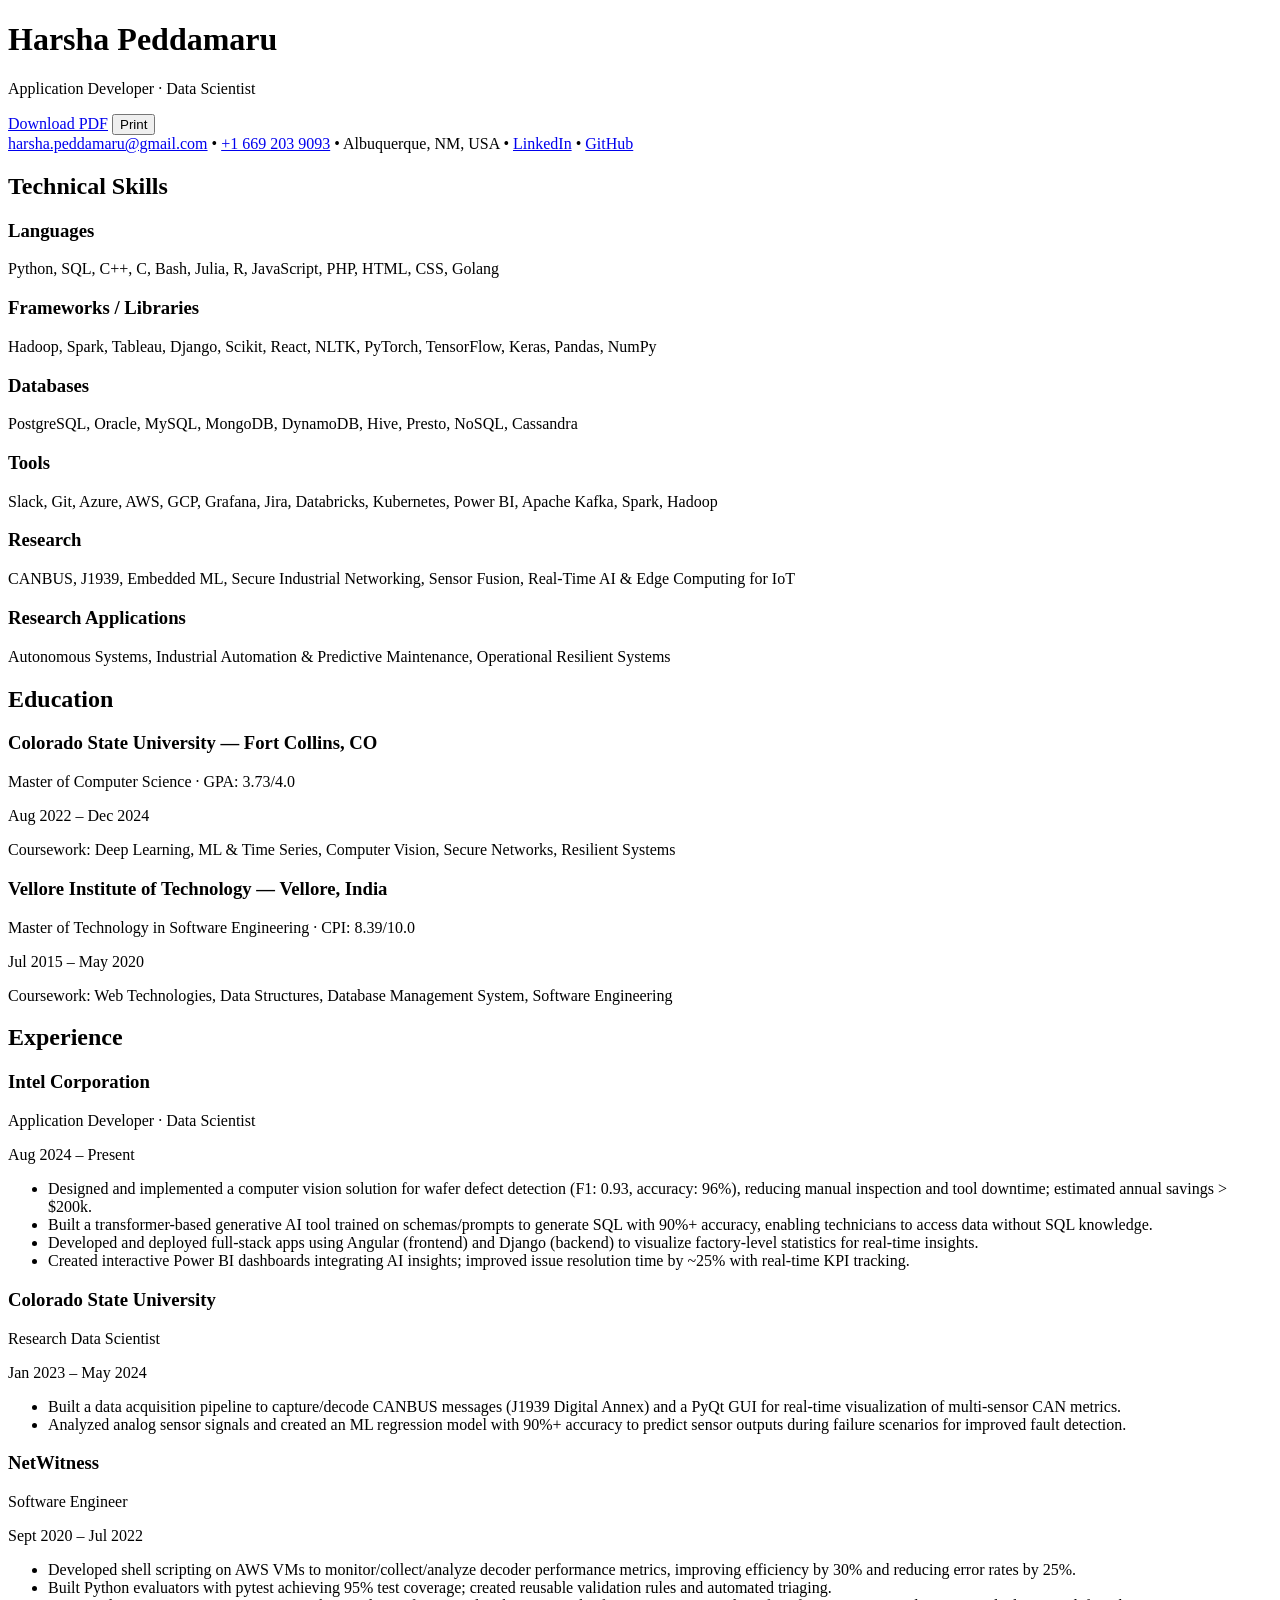
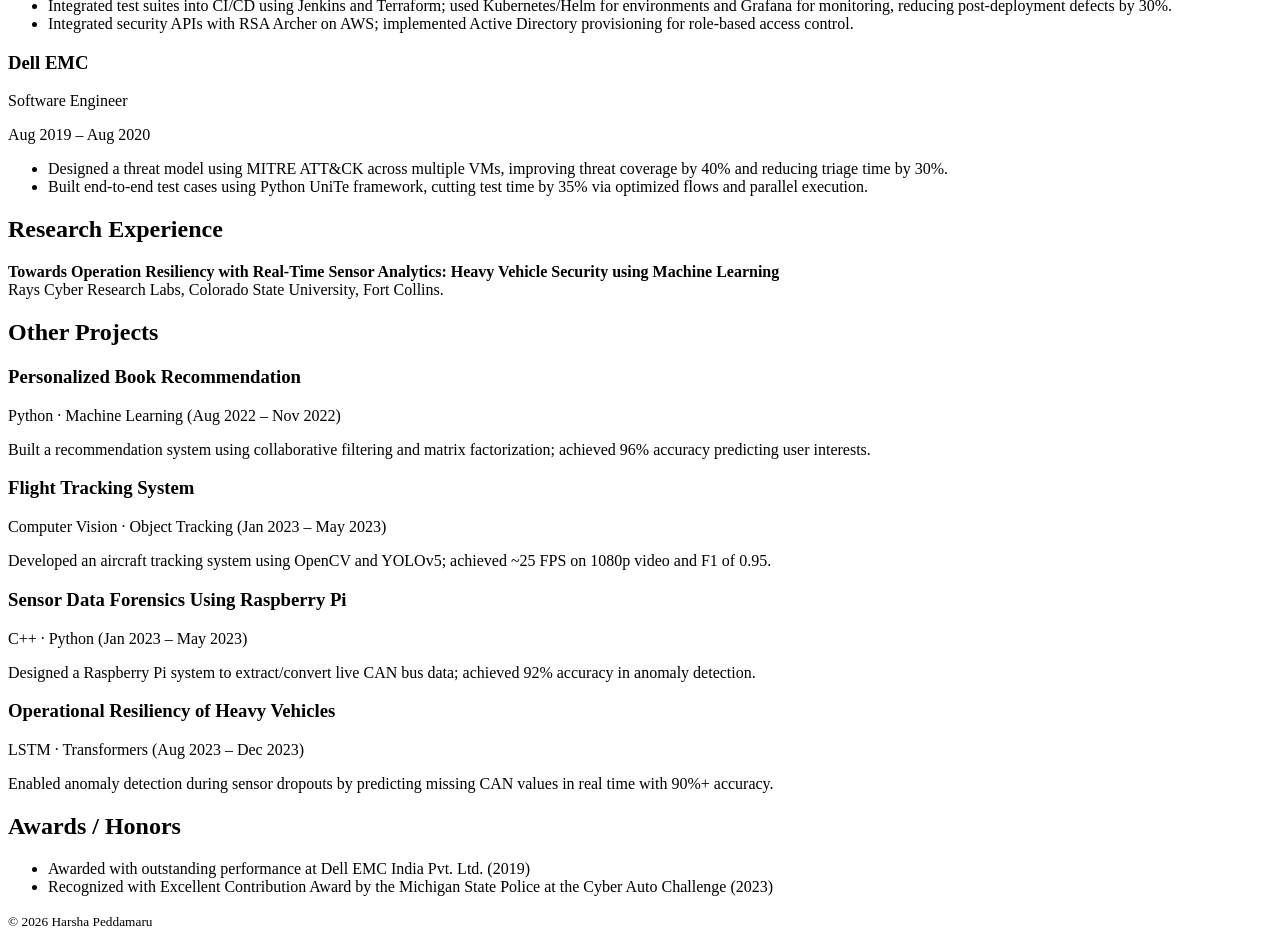
==== index.html @ 0b7c8f42 "Rename resume.html to index.html" ====
<!doctype html>
<html lang="en">
<head>
  <meta charset="utf-8" />
  <meta name="viewport" content="width=device-width,initial-scale=1" />
  <title>Harsha Peddamaru — Resume</title>
  <meta name="description" content="Harsha Peddamaru — Application Developer | Data Scientist" />
  <link rel="stylesheet" href="styles.css" />
</head>

<body>
  <header class="header">
    <div class="container">
      <div class="top">
        <div>
          <h1>Harsha Peddamaru</h1>
          <p class="subtitle">Application Developer · Data Scientist</p>
        </div>

        <div class="cta">
          <!-- Put your PDF in the repo root with this exact name -->
          <a class="button" href="./Resume0425_DS.pdf" target="_blank" rel="noreferrer">Download PDF</a>
          <button class="button ghost" onclick="window.print()">Print</button>
        </div>
      </div>

      <div class="contact">
        <a href="mailto:harsha.peddamaru@gmail.com">harsha.peddamaru@gmail.com</a>
        <span class="dot">•</span>
        <a href="tel:+16692039093">+1 669 203 9093</a>
        <span class="dot">•</span>
        <span>Albuquerque, NM, USA</span>
        <span class="dot">•</span>
        <!-- Replace # with your real links -->
        <a href="#" target="_blank" rel="noreferrer">LinkedIn</a>
        <span class="dot">•</span>
        <a href="#" target="_blank" rel="noreferrer">GitHub</a>
      </div>
    </div>
  </header>

  <main class="container">
    <section class="grid">
      <aside class="card">
        <h2>Technical Skills</h2>

        <h3>Languages</h3>
        <p>Python, SQL, C++, C, Bash, Julia, R, JavaScript, PHP, HTML, CSS, Golang</p>

        <h3>Frameworks / Libraries</h3>
        <p>Hadoop, Spark, Tableau, Django, Scikit, React, NLTK, PyTorch, TensorFlow, Keras, Pandas, NumPy</p>

        <h3>Databases</h3>
        <p>PostgreSQL, Oracle, MySQL, MongoDB, DynamoDB, Hive, Presto, NoSQL, Cassandra</p>

        <h3>Tools</h3>
        <p>Slack, Git, Azure, AWS, GCP, Grafana, Jira, Databricks, Kubernetes, Power BI, Apache Kafka, Spark, Hadoop</p>

        <h3>Research</h3>
        <p>CANBUS, J1939, Embedded ML, Secure Industrial Networking, Sensor Fusion, Real-Time AI & Edge Computing for IoT</p>

        <h3>Research Applications</h3>
        <p>Autonomous Systems, Industrial Automation & Predictive Maintenance, Operational Resilient Systems</p>
      </aside>

      <section class="stack">
        <section class="card" id="education">
          <h2>Education</h2>

          <div class="item">
            <div class="item-head">
              <div>
                <h3>Colorado State University — Fort Collins, CO</h3>
                <p class="role">Master of Computer Science · GPA: 3.73/4.0</p>
              </div>
              <p class="date">Aug 2022 – Dec 2024</p>
            </div>
            <p class="muted">
              Coursework: Deep Learning, ML & Time Series, Computer Vision, Secure Networks, Resilient Systems
            </p>
          </div>

          <div class="item">
            <div class="item-head">
              <div>
                <h3>Vellore Institute of Technology — Vellore, India</h3>
                <p class="role">Master of Technology in Software Engineering · CPI: 8.39/10.0</p>
              </div>
              <p class="date">Jul 2015 – May 2020</p>
            </div>
            <p class="muted">
              Coursework: Web Technologies, Data Structures, Database Management System, Software Engineering
            </p>
          </div>
        </section>

        <section class="card" id="experience">
          <h2>Experience</h2>

          <div class="item">
            <div class="item-head">
              <div>
                <h3>Intel Corporation</h3>
                <p class="role">Application Developer · Data Scientist</p>
              </div>
              <p class="date">Aug 2024 – Present</p>
            </div>
            <ul>
              <li>Designed and implemented a computer vision solution for wafer defect detection (F1: 0.93, accuracy: 96%), reducing manual inspection and tool downtime; estimated annual savings &gt; $200k.</li>
              <li>Built a transformer-based generative AI tool trained on schemas/prompts to generate SQL with 90%+ accuracy, enabling technicians to access data without SQL knowledge.</li>
              <li>Developed and deployed full-stack apps using Angular (frontend) and Django (backend) to visualize factory-level statistics for real-time insights.</li>
              <li>Created interactive Power BI dashboards integrating AI insights; improved issue resolution time by ~25% with real-time KPI tracking.</li>
            </ul>
          </div>

          <div class="item">
            <div class="item-head">
              <div>
                <h3>Colorado State University</h3>
                <p class="role">Research Data Scientist</p>
              </div>
              <p class="date">Jan 2023 – May 2024</p>
            </div>
            <ul>
              <li>Built a data acquisition pipeline to capture/decode CANBUS messages (J1939 Digital Annex) and a PyQt GUI for real-time visualization of multi-sensor CAN metrics.</li>
              <li>Analyzed analog sensor signals and created an ML regression model with 90%+ accuracy to predict sensor outputs during failure scenarios for improved fault detection.</li>
            </ul>
          </div>

          <div class="item">
            <div class="item-head">
              <div>
                <h3>NetWitness</h3>
                <p class="role">Software Engineer</p>
              </div>
              <p class="date">Sept 2020 – Jul 2022</p>
            </div>
            <ul>
              <li>Developed shell scripting on AWS VMs to monitor/collect/analyze decoder performance metrics, improving efficiency by 30% and reducing error rates by 25%.</li>
              <li>Built Python evaluators with pytest achieving 95% test coverage; created reusable validation rules and automated triaging.</li>
              <li>Integrated test suites into CI/CD using Jenkins and Terraform; used Kubernetes/Helm for environments and Grafana for monitoring, reducing post-deployment defects by 30%.</li>
              <li>Integrated security APIs with RSA Archer on AWS; implemented Active Directory provisioning for role-based access control.</li>
            </ul>
          </div>

          <div class="item">
            <div class="item-head">
              <div>
                <h3>Dell EMC</h3>
                <p class="role">Software Engineer</p>
              </div>
              <p class="date">Aug 2019 – Aug 2020</p>
            </div>
            <ul>
              <li>Designed a threat model using MITRE ATT&amp;CK across multiple VMs, improving threat coverage by 40% and reducing triage time by 30%.</li>
              <li>Built end-to-end test cases using Python UniTe framework, cutting test time by 35% via optimized flows and parallel execution.</li>
            </ul>
          </div>
        </section>

        <section class="card" id="research">
          <h2>Research Experience</h2>
          <p>
            <strong>Towards Operation Resiliency with Real-Time Sensor Analytics: Heavy Vehicle Security using Machine Learning</strong><br/>
            Rays Cyber Research Labs, Colorado State University, Fort Collins.
          </p>
        </section>

        <section class="card" id="projects">
          <h2>Other Projects</h2>
          <div class="projects">
            <div class="project">
              <h3>Personalized Book Recommendation</h3>
              <p class="meta">Python · Machine Learning (Aug 2022 – Nov 2022)</p>
              <p>Built a recommendation system using collaborative filtering and matrix factorization; achieved 96% accuracy predicting user interests.</p>
            </div>

            <div class="project">
              <h3>Flight Tracking System</h3>
              <p class="meta">Computer Vision · Object Tracking (Jan 2023 – May 2023)</p>
              <p>Developed an aircraft tracking system using OpenCV and YOLOv5; achieved ~25 FPS on 1080p video and F1 of 0.95.</p>
            </div>

            <div class="project">
              <h3>Sensor Data Forensics Using Raspberry Pi</h3>
              <p class="meta">C++ · Python (Jan 2023 – May 2023)</p>
              <p>Designed a Raspberry Pi system to extract/convert live CAN bus data; achieved 92% accuracy in anomaly detection.</p>
            </div>

            <div class="project">
              <h3>Operational Resiliency of Heavy Vehicles</h3>
              <p class="meta">LSTM · Transformers (Aug 2023 – Dec 2023)</p>
              <p>Enabled anomaly detection during sensor dropouts by predicting missing CAN values in real time with 90%+ accuracy.</p>
            </div>
          </div>
        </section>

        <section class="card" id="awards">
          <h2>Awards / Honors</h2>
          <ul>
            <li>Awarded with outstanding performance at Dell EMC India Pvt. Ltd. (2019)</li>
            <li>Recognized with Excellent Contribution Award by the Michigan State Police at the Cyber Auto Challenge (2023)</li>
          </ul>
        </section>

        <footer class="footer">
          <small>© <span id="year"></span> Harsha Peddamaru</small>
        </footer>
      </section>
    </section>
  </main>

  <script>
    document.getElementById("year").textContent = new Date().getFullYear();
  </script>
</body>
</html>
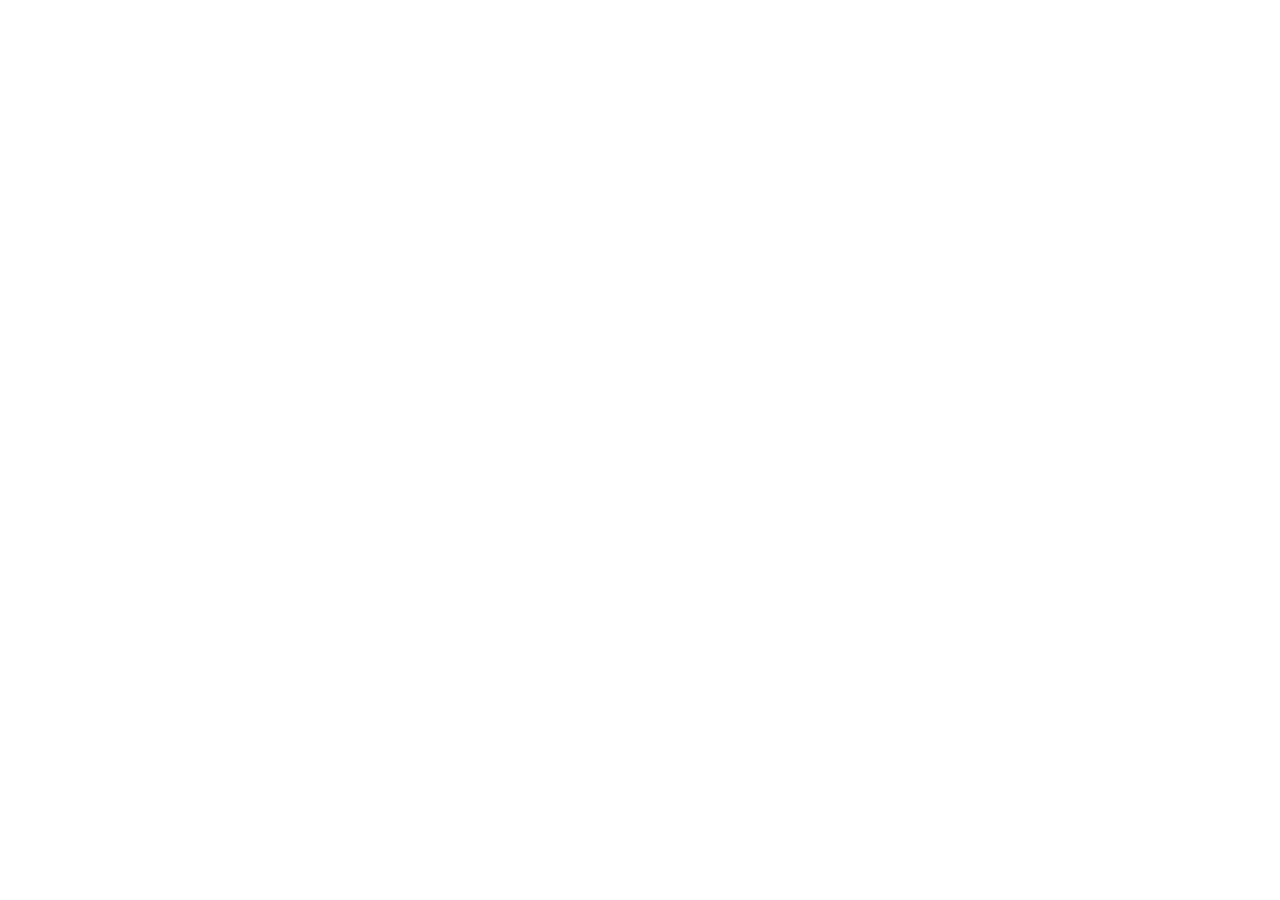
==== commit 6f9adc9b: "Add files via upload" ====
--- a/index.html
+++ b/index.html
@@ -1,217 +1,13 @@
 <!doctype html>
 <html lang="en">
-<head>
-  <meta charset="utf-8" />
-  <meta name="viewport" content="width=device-width,initial-scale=1" />
-  <title>Harsha Peddamaru — Resume</title>
-  <meta name="description" content="Harsha Peddamaru — Application Developer | Data Scientist" />
-  <link rel="stylesheet" href="styles.css" />
-</head>
-
-<body>
-  <header class="header">
-    <div class="container">
-      <div class="top">
-        <div>
-          <h1>Harsha Peddamaru</h1>
-          <p class="subtitle">Application Developer · Data Scientist</p>
-        </div>
-
-        <div class="cta">
-          <!-- Put your PDF in the repo root with this exact name -->
-          <a class="button" href="./Resume0425_DS.pdf" target="_blank" rel="noreferrer">Download PDF</a>
-          <button class="button ghost" onclick="window.print()">Print</button>
-        </div>
-      </div>
-
-      <div class="contact">
-        <a href="mailto:harsha.peddamaru@gmail.com">harsha.peddamaru@gmail.com</a>
-        <span class="dot">•</span>
-        <a href="tel:+16692039093">+1 669 203 9093</a>
-        <span class="dot">•</span>
-        <span>Albuquerque, NM, USA</span>
-        <span class="dot">•</span>
-        <!-- Replace # with your real links -->
-        <a href="#" target="_blank" rel="noreferrer">LinkedIn</a>
-        <span class="dot">•</span>
-        <a href="#" target="_blank" rel="noreferrer">GitHub</a>
-      </div>
-    </div>
-  </header>
-
-  <main class="container">
-    <section class="grid">
-      <aside class="card">
-        <h2>Technical Skills</h2>
-
-        <h3>Languages</h3>
-        <p>Python, SQL, C++, C, Bash, Julia, R, JavaScript, PHP, HTML, CSS, Golang</p>
-
-        <h3>Frameworks / Libraries</h3>
-        <p>Hadoop, Spark, Tableau, Django, Scikit, React, NLTK, PyTorch, TensorFlow, Keras, Pandas, NumPy</p>
-
-        <h3>Databases</h3>
-        <p>PostgreSQL, Oracle, MySQL, MongoDB, DynamoDB, Hive, Presto, NoSQL, Cassandra</p>
-
-        <h3>Tools</h3>
-        <p>Slack, Git, Azure, AWS, GCP, Grafana, Jira, Databricks, Kubernetes, Power BI, Apache Kafka, Spark, Hadoop</p>
-
-        <h3>Research</h3>
-        <p>CANBUS, J1939, Embedded ML, Secure Industrial Networking, Sensor Fusion, Real-Time AI & Edge Computing for IoT</p>
-
-        <h3>Research Applications</h3>
-        <p>Autonomous Systems, Industrial Automation & Predictive Maintenance, Operational Resilient Systems</p>
-      </aside>
-
-      <section class="stack">
-        <section class="card" id="education">
-          <h2>Education</h2>
-
-          <div class="item">
-            <div class="item-head">
-              <div>
-                <h3>Colorado State University — Fort Collins, CO</h3>
-                <p class="role">Master of Computer Science · GPA: 3.73/4.0</p>
-              </div>
-              <p class="date">Aug 2022 – Dec 2024</p>
-            </div>
-            <p class="muted">
-              Coursework: Deep Learning, ML & Time Series, Computer Vision, Secure Networks, Resilient Systems
-            </p>
-          </div>
-
-          <div class="item">
-            <div class="item-head">
-              <div>
-                <h3>Vellore Institute of Technology — Vellore, India</h3>
-                <p class="role">Master of Technology in Software Engineering · CPI: 8.39/10.0</p>
-              </div>
-              <p class="date">Jul 2015 – May 2020</p>
-            </div>
-            <p class="muted">
-              Coursework: Web Technologies, Data Structures, Database Management System, Software Engineering
-            </p>
-          </div>
-        </section>
-
-        <section class="card" id="experience">
-          <h2>Experience</h2>
-
-          <div class="item">
-            <div class="item-head">
-              <div>
-                <h3>Intel Corporation</h3>
-                <p class="role">Application Developer · Data Scientist</p>
-              </div>
-              <p class="date">Aug 2024 – Present</p>
-            </div>
-            <ul>
-              <li>Designed and implemented a computer vision solution for wafer defect detection (F1: 0.93, accuracy: 96%), reducing manual inspection and tool downtime; estimated annual savings &gt; $200k.</li>
-              <li>Built a transformer-based generative AI tool trained on schemas/prompts to generate SQL with 90%+ accuracy, enabling technicians to access data without SQL knowledge.</li>
-              <li>Developed and deployed full-stack apps using Angular (frontend) and Django (backend) to visualize factory-level statistics for real-time insights.</li>
-              <li>Created interactive Power BI dashboards integrating AI insights; improved issue resolution time by ~25% with real-time KPI tracking.</li>
-            </ul>
-          </div>
-
-          <div class="item">
-            <div class="item-head">
-              <div>
-                <h3>Colorado State University</h3>
-                <p class="role">Research Data Scientist</p>
-              </div>
-              <p class="date">Jan 2023 – May 2024</p>
-            </div>
-            <ul>
-              <li>Built a data acquisition pipeline to capture/decode CANBUS messages (J1939 Digital Annex) and a PyQt GUI for real-time visualization of multi-sensor CAN metrics.</li>
-              <li>Analyzed analog sensor signals and created an ML regression model with 90%+ accuracy to predict sensor outputs during failure scenarios for improved fault detection.</li>
-            </ul>
-          </div>
-
-          <div class="item">
-            <div class="item-head">
-              <div>
-                <h3>NetWitness</h3>
-                <p class="role">Software Engineer</p>
-              </div>
-              <p class="date">Sept 2020 – Jul 2022</p>
-            </div>
-            <ul>
-              <li>Developed shell scripting on AWS VMs to monitor/collect/analyze decoder performance metrics, improving efficiency by 30% and reducing error rates by 25%.</li>
-              <li>Built Python evaluators with pytest achieving 95% test coverage; created reusable validation rules and automated triaging.</li>
-              <li>Integrated test suites into CI/CD using Jenkins and Terraform; used Kubernetes/Helm for environments and Grafana for monitoring, reducing post-deployment defects by 30%.</li>
-              <li>Integrated security APIs with RSA Archer on AWS; implemented Active Directory provisioning for role-based access control.</li>
-            </ul>
-          </div>
-
-          <div class="item">
-            <div class="item-head">
-              <div>
-                <h3>Dell EMC</h3>
-                <p class="role">Software Engineer</p>
-              </div>
-              <p class="date">Aug 2019 – Aug 2020</p>
-            </div>
-            <ul>
-              <li>Designed a threat model using MITRE ATT&amp;CK across multiple VMs, improving threat coverage by 40% and reducing triage time by 30%.</li>
-              <li>Built end-to-end test cases using Python UniTe framework, cutting test time by 35% via optimized flows and parallel execution.</li>
-            </ul>
-          </div>
-        </section>
-
-        <section class="card" id="research">
-          <h2>Research Experience</h2>
-          <p>
-            <strong>Towards Operation Resiliency with Real-Time Sensor Analytics: Heavy Vehicle Security using Machine Learning</strong><br/>
-            Rays Cyber Research Labs, Colorado State University, Fort Collins.
-          </p>
-        </section>
-
-        <section class="card" id="projects">
-          <h2>Other Projects</h2>
-          <div class="projects">
-            <div class="project">
-              <h3>Personalized Book Recommendation</h3>
-              <p class="meta">Python · Machine Learning (Aug 2022 – Nov 2022)</p>
-              <p>Built a recommendation system using collaborative filtering and matrix factorization; achieved 96% accuracy predicting user interests.</p>
-            </div>
-
-            <div class="project">
-              <h3>Flight Tracking System</h3>
-              <p class="meta">Computer Vision · Object Tracking (Jan 2023 – May 2023)</p>
-              <p>Developed an aircraft tracking system using OpenCV and YOLOv5; achieved ~25 FPS on 1080p video and F1 of 0.95.</p>
-            </div>
-
-            <div class="project">
-              <h3>Sensor Data Forensics Using Raspberry Pi</h3>
-              <p class="meta">C++ · Python (Jan 2023 – May 2023)</p>
-              <p>Designed a Raspberry Pi system to extract/convert live CAN bus data; achieved 92% accuracy in anomaly detection.</p>
-            </div>
-
-            <div class="project">
-              <h3>Operational Resiliency of Heavy Vehicles</h3>
-              <p class="meta">LSTM · Transformers (Aug 2023 – Dec 2023)</p>
-              <p>Enabled anomaly detection during sensor dropouts by predicting missing CAN values in real time with 90%+ accuracy.</p>
-            </div>
-          </div>
-        </section>
-
-        <section class="card" id="awards">
-          <h2>Awards / Honors</h2>
-          <ul>
-            <li>Awarded with outstanding performance at Dell EMC India Pvt. Ltd. (2019)</li>
-            <li>Recognized with Excellent Contribution Award by the Michigan State Police at the Cyber Auto Challenge (2023)</li>
-          </ul>
-        </section>
-
-        <footer class="footer">
-          <small>© <span id="year"></span> Harsha Peddamaru</small>
-        </footer>
-      </section>
-    </section>
-  </main>
-
-  <script>
-    document.getElementById("year").textContent = new Date().getFullYear();
-  </script>
-</body>
+  <head>
+    <meta charset="UTF-8" />
+    <meta name="viewport" content="width=device-width, initial-scale=1.0" />
+    <title>Portfolio CV</title>
+    <script type="module" crossorigin src="/assets/index-DQmWnVBd.js"></script>
+    <link rel="stylesheet" crossorigin href="/assets/index-BJJTQDzg.css">
+  </head>
+  <body>
+    <div id="root"></div>
+  </body>
 </html>
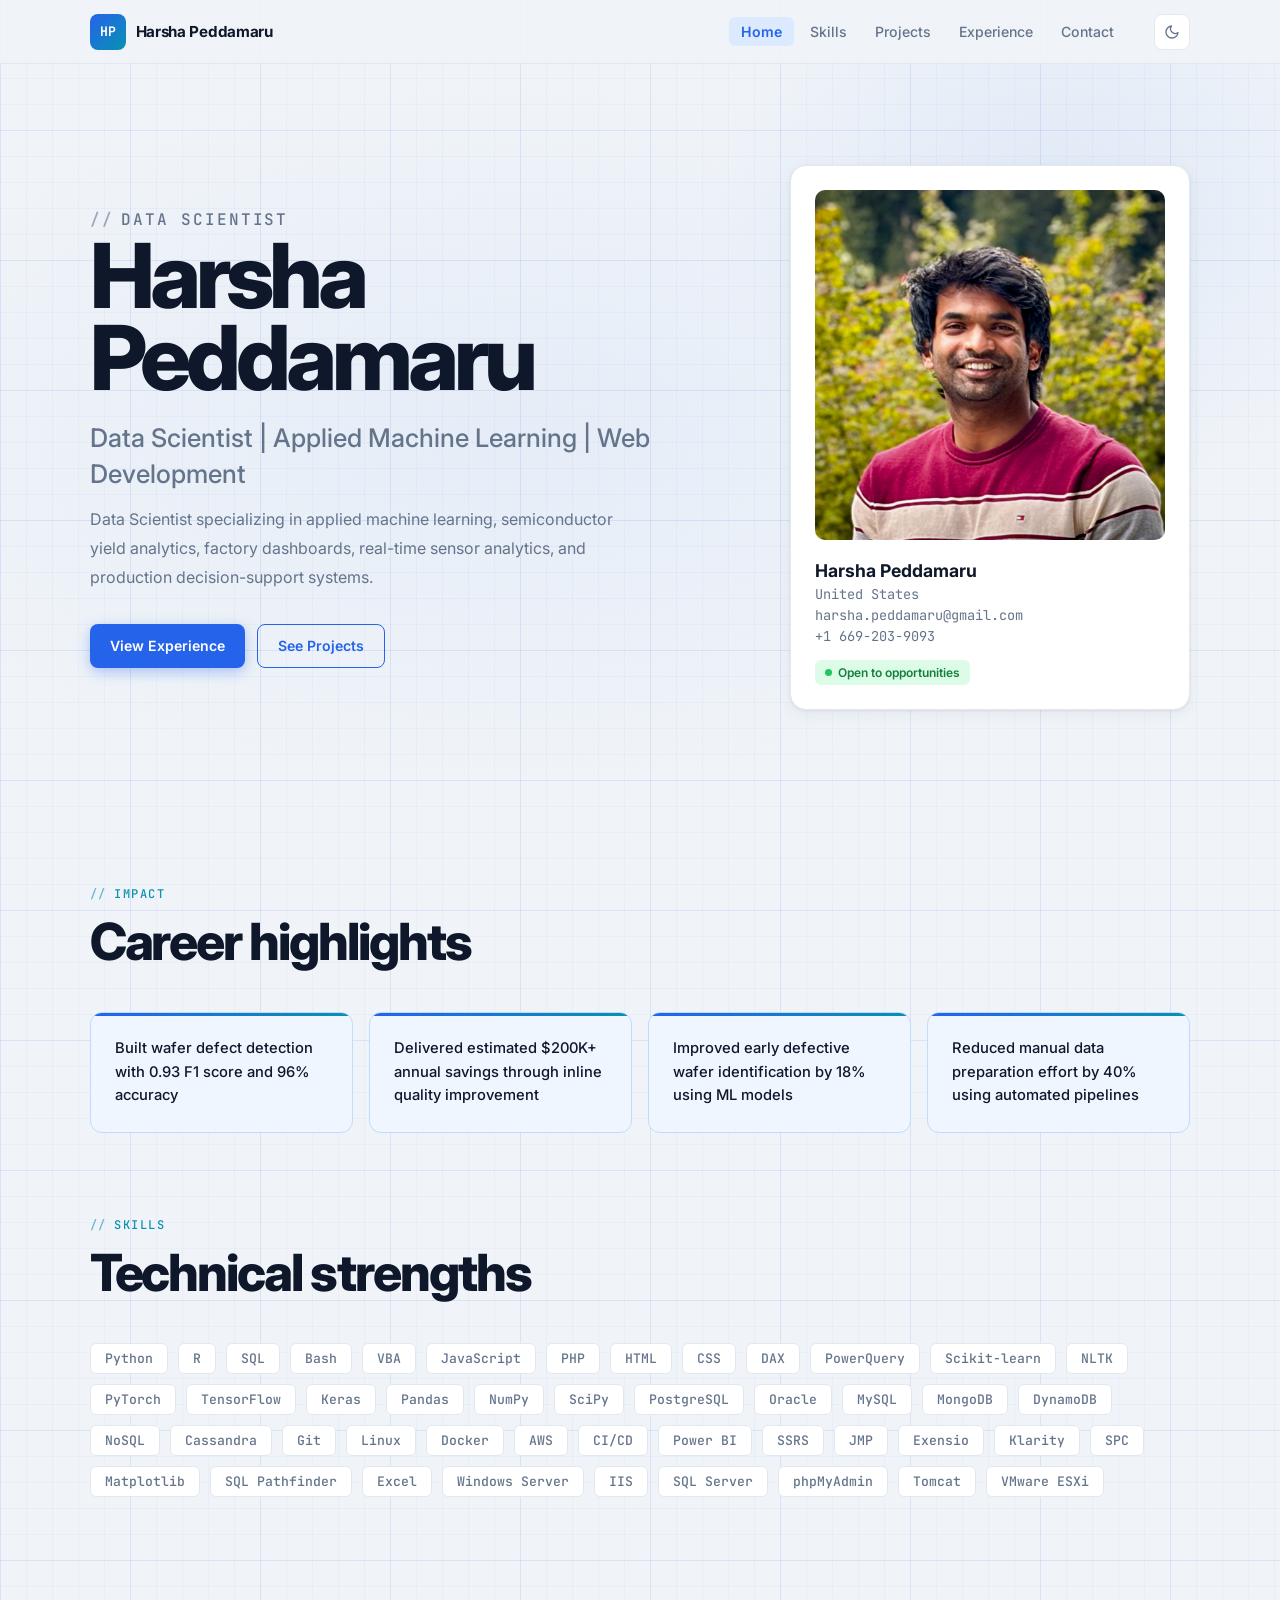
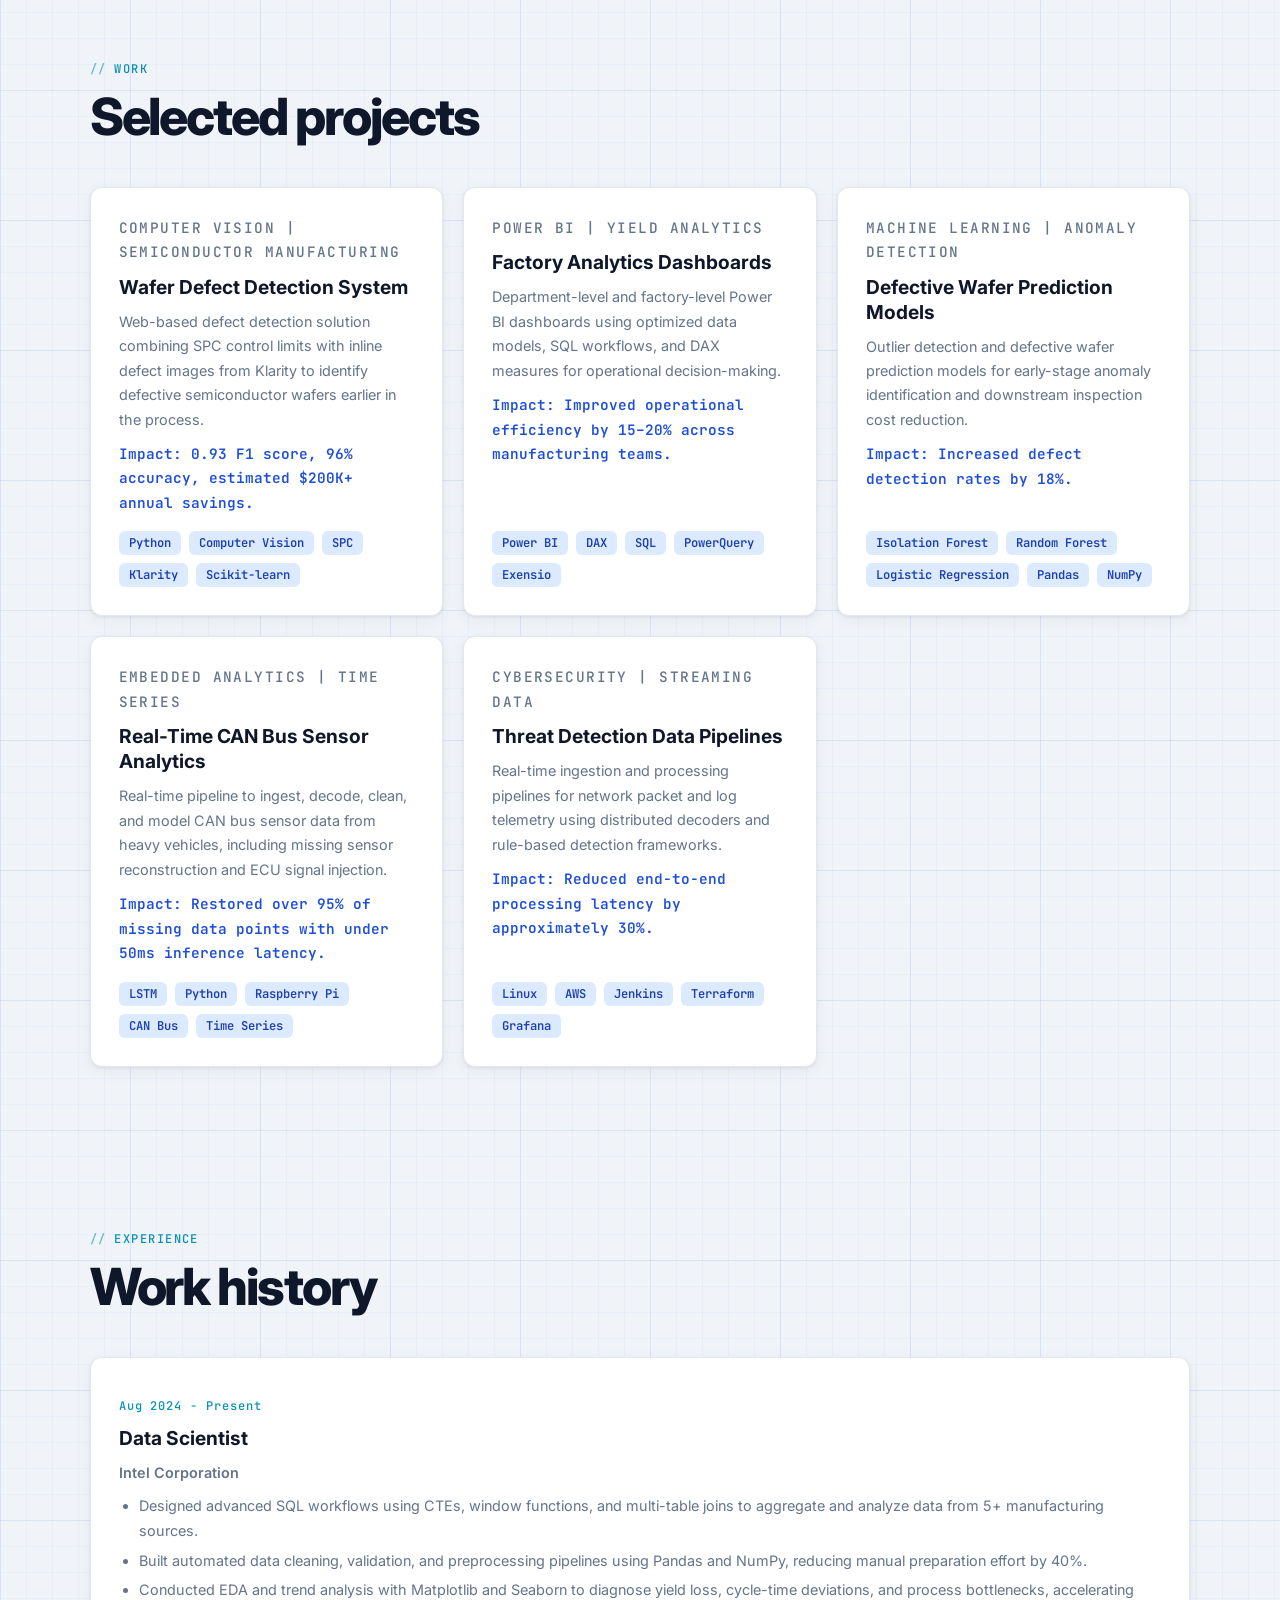
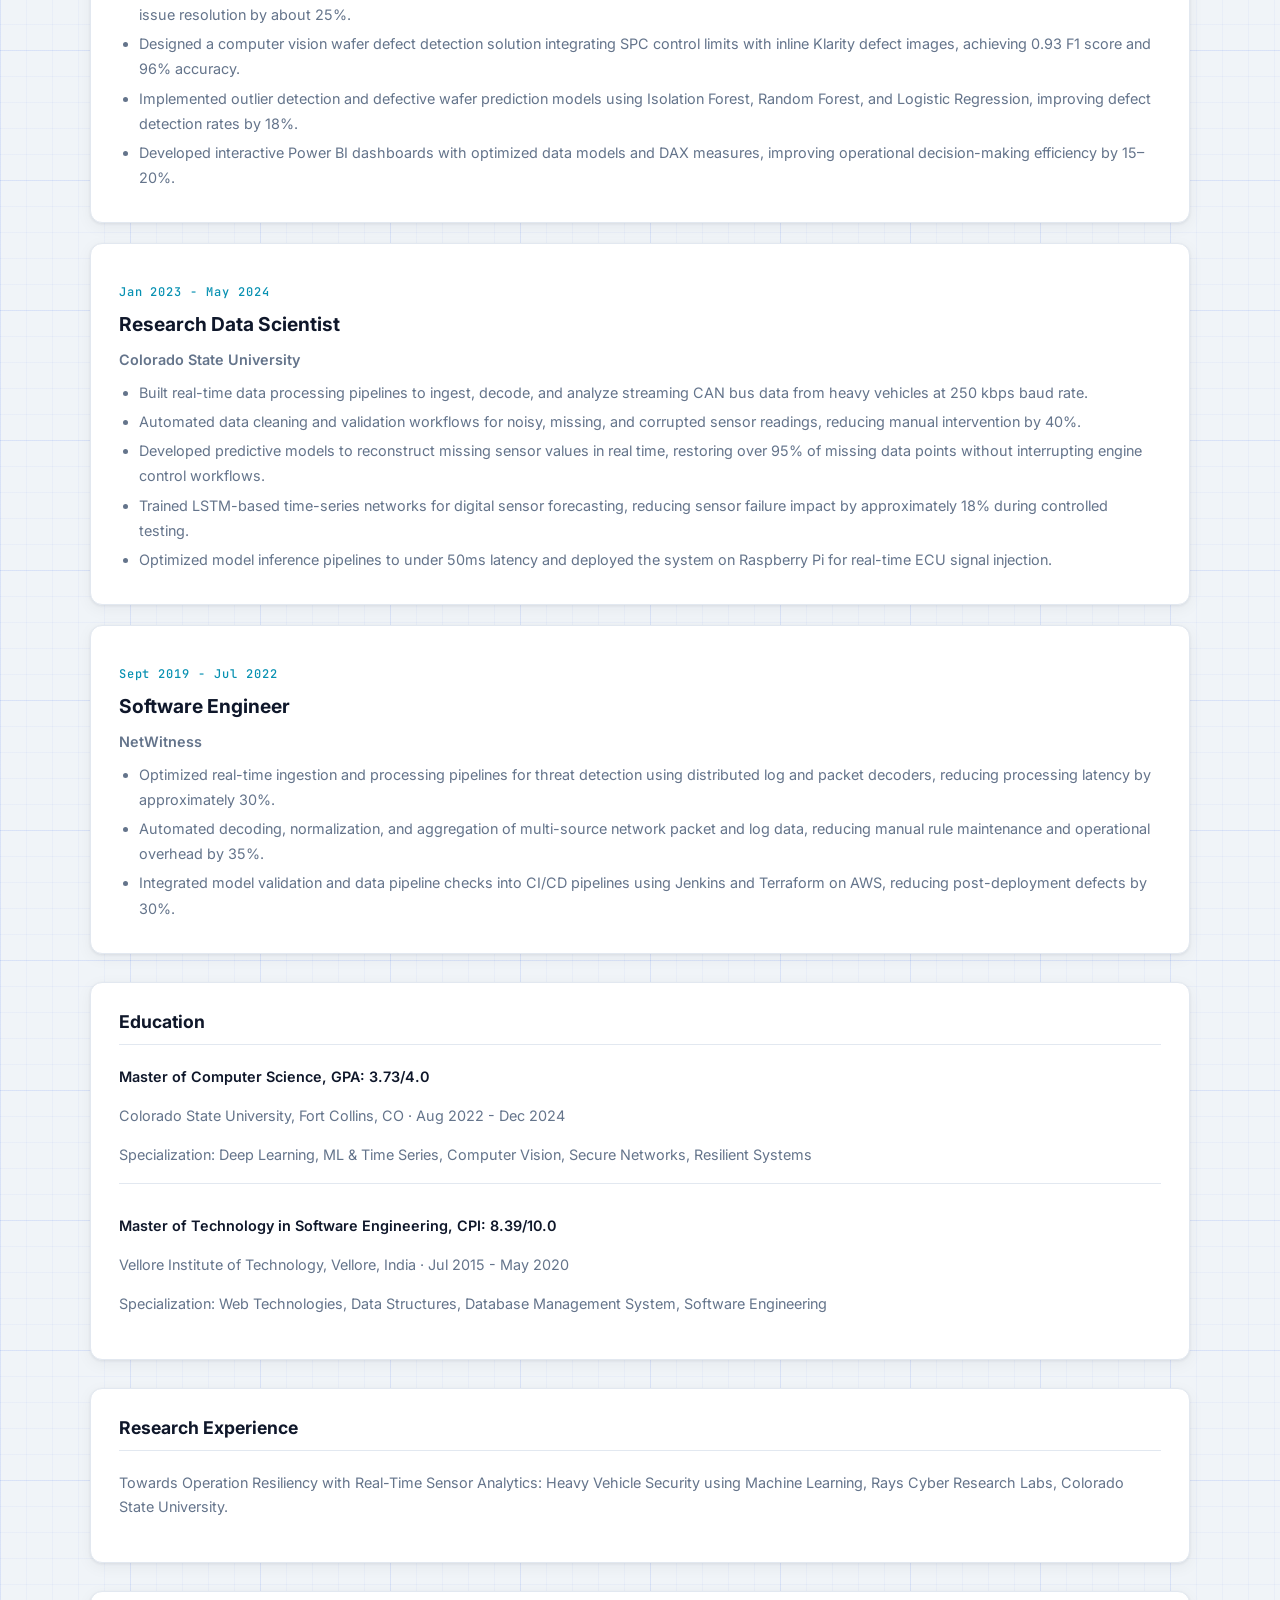
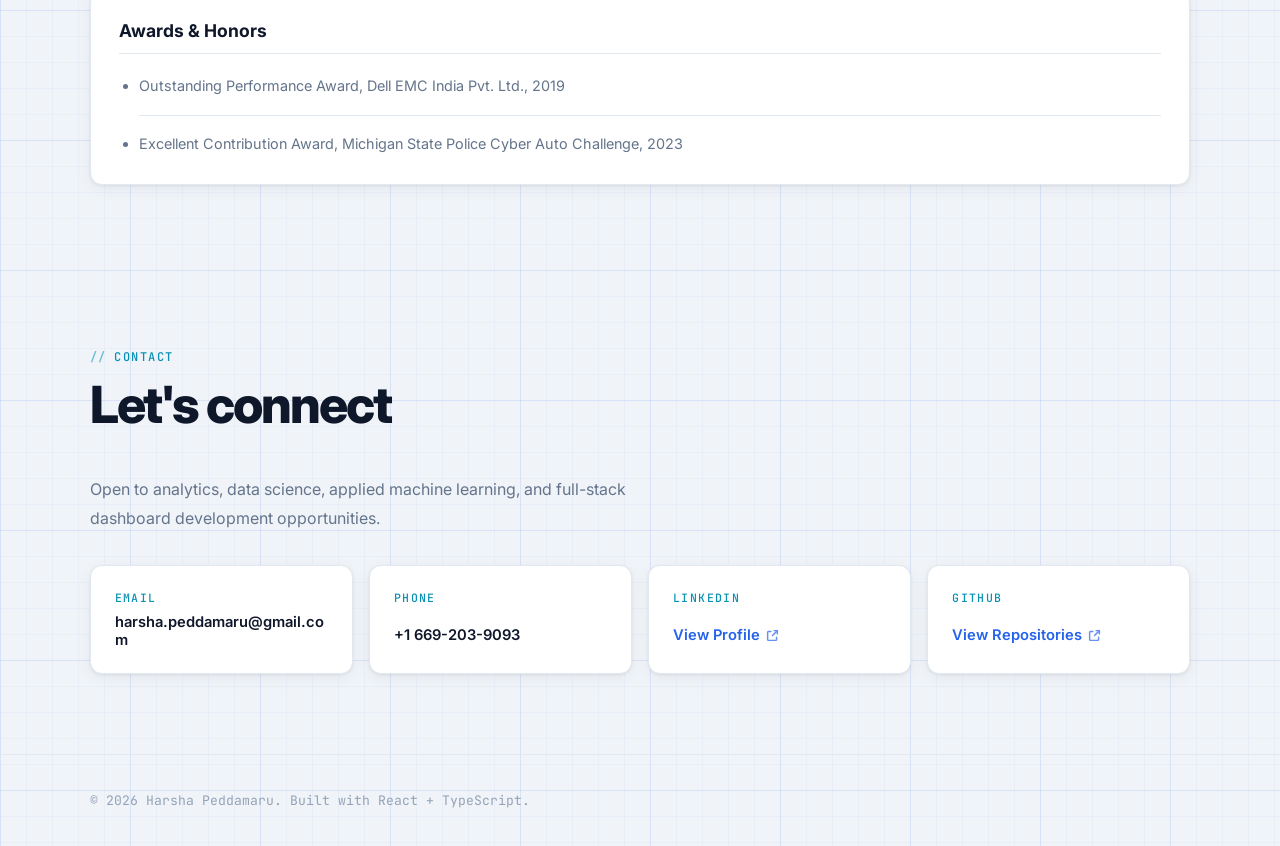
==== commit 47c251e8: "Add files via upload" ====
--- a/index.html
+++ b/index.html
@@ -4,7 +4,7 @@
     <meta charset="UTF-8" />
     <meta name="viewport" content="width=device-width, initial-scale=1.0" />
     <title>Portfolio CV</title>
-    <script type="module" crossorigin src="/assets/index-DQmWnVBd.js"></script>
+    <script type="module" crossorigin src="/assets/index-CIGGxciP.js"></script>
     <link rel="stylesheet" crossorigin href="/assets/index-BJJTQDzg.css">
   </head>
   <body>
--- a/assets/index-BJJTQDzg.css
+++ b/assets/index-BJJTQDzg.css
@@ -0,0 +1 @@
+@import "https://fonts.googleapis.com/css2?family=Inter:wght@400;500;600;700;800&family=JetBrains+Mono:wght@400;500&display=swap";:root{--font-sans:"Inter", ui-sans-serif, system-ui, -apple-system, sans-serif;--font-mono:"JetBrains Mono", "Fira Code", ui-monospace, monospace;--bg:#f0f4f8;--bg-hero:#eaf1fb;--bg-grid:#2563eb0f;--surface:#fff;--surface-alt:#f8fafc;--border:#e2e8f0;--border-strong:#cbd5e1;--text:#0f172a;--text-muted:#64748b;--text-faint:#94a3b8;--accent:#2563eb;--accent-hover:#1d4ed8;--accent-muted:#dbeafe;--accent2:#0891b2;--eyebrow-color:#0891b2;--tag-bg:#dbeafe;--tag-text:#1e40af;--brand-bg:linear-gradient(135deg, #2563eb, #0891b2);--brand-text:#fff;--navbar-bg:#f0f4f8e0;--card-shadow:0 1px 3px #0f172a12, 0 4px 16px #0f172a0d;--card-shadow-hover:0 8px 32px #0f172a1f;--btn-primary-bg:#2563eb;--btn-primary-text:#fff;--btn-secondary-border:#2563eb;--btn-secondary-text:#2563eb;--highlight-card-border:#bfdbfe;--highlight-card-bg:#eff6ff;--impact-color:#1d4ed8;--grid-line:#2563eb0a;--grid-line-major:#2563eb14;--grid-cell:26px;--grid-major:130px}[data-theme=dark]{--bg:#060b14;--bg-hero:#080d1a;--bg-grid:#38bdf80a;--surface:#0d1117;--surface-alt:#161b22;--border:#21262d;--border-strong:#30363d;--text:#e6edf3;--text-muted:#8b949e;--text-faint:#484f58;--accent:#38bdf8;--accent-hover:#7dd3fc;--accent-muted:#082f49;--accent2:#22d3ee;--eyebrow-color:#38bdf8;--tag-bg:#0c2545;--tag-text:#7dd3fc;--brand-bg:linear-gradient(135deg, #1d4ed8, #0891b2);--brand-text:#fff;--navbar-bg:#060b14e0;--card-shadow:0 1px 3px #00000080, 0 4px 16px #00000059;--grid-line:#38bdf80a;--grid-line-major:#38bdf814;--card-shadow-hover:0 8px 32px #0009;--btn-primary-bg:#1d4ed8;--btn-primary-text:#fff;--btn-secondary-border:#38bdf8;--btn-secondary-text:#38bdf8;--highlight-card-border:#1e3a5f;--highlight-card-bg:#0d1f36;--impact-color:#7dd3fc}*,:before,:after{box-sizing:border-box}html{scroll-behavior:smooth}body{min-width:320px;min-height:100vh;font-family:var(--font-sans);background-color:var(--bg);background-image: linear-gradient(var(--grid-line-major) 1.5px, transparent 1.5px),  linear-gradient(90deg, var(--grid-line-major) 1.5px, transparent 1.5px),  linear-gradient(var(--grid-line) 1px, transparent 1px),  linear-gradient(90deg, var(--grid-line) 1px, transparent 1px);background-size:var(--grid-major) var(--grid-major), var(--grid-major) var(--grid-major), var(--grid-cell) var(--grid-cell), var(--grid-cell) var(--grid-cell);color:var(--text);-webkit-font-smoothing:antialiased;margin:0;transition:background-color .2s,color .2s}a{color:inherit;text-decoration:none}ul{margin:0;padding-left:1.25rem}li{line-height:1.75}.app-shell{flex-direction:column;min-height:100vh;display:flex}main{flex:1}.navbar{z-index:100;background:var(--navbar-bg);-webkit-backdrop-filter:blur(20px);border-bottom:1px solid var(--border);justify-content:space-between;align-items:center;height:64px;padding:0 7vw;transition:background .2s,border-color .2s;display:flex;position:sticky;top:0}.brand{letter-spacing:-.02em;color:var(--text);cursor:pointer;font-size:.95rem;font-weight:700;font-family:var(--font-sans);background:0 0;border:none;align-items:center;gap:10px;padding:0;display:flex}.brand-mark{background:var(--brand-bg);width:36px;height:36px;color:var(--brand-text);font-size:.82rem;font-weight:700;font-family:var(--font-mono);border-radius:8px;flex-shrink:0;place-items:center;display:inline-grid}.navbar-right{align-items:center;gap:28px;display:flex}.nav-links{gap:4px;font-size:.88rem;font-weight:500;display:flex}.nav-links a,.nav-links button{color:var(--text-muted);cursor:pointer;font-size:.88rem;font-weight:500;font-family:var(--font-sans);background:0 0;border:none;border-radius:6px;padding:6px 12px;transition:color .15s,background .15s}.nav-links a:hover,.nav-links button:hover{color:var(--text);background:var(--surface-alt)}.nav-links a.active,.nav-links button.active{color:var(--accent);background:var(--accent-muted);font-weight:600}.theme-toggle{border:1px solid var(--border);background:var(--surface);width:36px;height:36px;color:var(--text-muted);cursor:pointer;border-radius:8px;flex-shrink:0;place-items:center;transition:color .15s,background .15s,border-color .15s;display:inline-grid}.theme-toggle:hover{color:var(--accent);border-color:var(--accent);background:var(--accent-muted)}.hero-section{grid-template-columns:1.1fr .9fr;align-items:center;gap:64px;min-height:82vh;padding:80px 7vw 72px;display:grid;position:relative;overflow:hidden}.hero-section:before{content:"";pointer-events:none;background:radial-gradient(80% 70% at 40%,#2563eb0d 0%,#0000 70%);position:absolute;inset:0}[data-theme=dark] .hero-section:before{background:radial-gradient(80% 70% at 40%,#38bdf80f 0%,#0000 70%)}.hero-section:after{content:"";pointer-events:none;background:radial-gradient(#2563eb14 0%,#0000 70%);width:55%;height:80%;position:absolute;top:-20%;right:-10%}[data-theme=dark] .hero-section:after{background:radial-gradient(#38bdf812 0%,#0000 70%)}.hero-content{z-index:1;position:relative}.hero-content h1{letter-spacing:-.055em;color:var(--text);margin:0;font-size:clamp(3rem,7vw,6.5rem);font-weight:800;line-height:.92}.hero-content h2{color:var(--text-muted);max-width:560px;margin:20px 0 14px;font-size:clamp(1.1rem,2.2vw,1.6rem);font-weight:500;line-height:1.4}.hero-content p{max-width:560px;color:var(--text-muted);margin:0;font-size:1rem;line-height:1.8}.eyebrow{font-family:var(--font-mono);letter-spacing:.12em;text-transform:uppercase;color:var(--eyebrow-color);align-items:center;gap:8px;margin-bottom:20px;font-size:.75rem;font-weight:500;display:inline-flex}.eyebrow:before{content:"//";opacity:.6}.hero-actions{flex-wrap:wrap;gap:12px;margin-top:32px;display:flex}.primary-button,.secondary-button{min-height:44px;font-size:.88rem;font-weight:600;font-family:var(--font-sans);cursor:pointer;border:none;border-radius:8px;justify-content:center;align-items:center;gap:8px;padding:0 20px;transition:transform .15s,box-shadow .15s,background .15s;display:inline-flex}.primary-button{background:var(--btn-primary-bg);color:var(--btn-primary-text);box-shadow:0 4px 14px #2563eb59}.primary-button:hover{background:var(--accent-hover);transform:translateY(-2px);box-shadow:0 6px 20px #2563eb66}.secondary-button{color:var(--btn-secondary-text);background:0 0;border:1.5px solid var(--btn-secondary-border)!important}.secondary-button:hover{background:var(--accent-muted);transform:translateY(-2px)}.profile-card{z-index:1;background:var(--surface);border:1px solid var(--border);width:min(400px,100%);box-shadow:var(--card-shadow);border-radius:16px;justify-self:end;padding:24px;transition:box-shadow .2s,border-color .2s;position:relative}.profile-photo-wrap{aspect-ratio:1;background:var(--surface-alt);border-radius:10px;width:100%;margin-bottom:20px;overflow:hidden}.profile-photo-wrap img{object-fit:cover;width:100%;height:100%;display:block}.profile-card h3{color:var(--text);margin:0 0 4px;font-size:1.1rem;font-weight:700}.profile-card p{color:var(--text-muted);font-size:.85rem;font-family:var(--font-mono);margin:3px 0}.profile-card .profile-status{color:#15803d;background:#dcfce7;border-radius:6px;align-items:center;gap:6px;margin-top:12px;padding:5px 10px;font-size:.75rem;font-weight:600;display:inline-flex}[data-theme=dark] .profile-card .profile-status{color:#4ade80;background:#052e16}.profile-status-dot{background:#22c55e;border-radius:50%;width:7px;height:7px;animation:2s infinite pulse}@keyframes pulse{0%,to{opacity:1}50%{opacity:.4}}.content-section{padding:80px 7vw}.page-top{padding-top:72px}.compact-top{padding-top:0}.section-title{margin-bottom:40px}.section-title span{font-family:var(--font-mono);letter-spacing:.12em;text-transform:uppercase;color:var(--eyebrow-color);align-items:center;gap:8px;font-size:.75rem;font-weight:500;display:inline-flex}.section-title span:before{content:"//";opacity:.6}.section-title h2{letter-spacing:-.04em;color:var(--text);margin:8px 0 0;font-size:clamp(2rem,4vw,3.5rem);font-weight:800}.highlight-grid{grid-template-columns:repeat(auto-fit,minmax(240px,1fr));gap:16px;display:grid}.highlight-card{border:1px solid var(--highlight-card-border);background:var(--highlight-card-bg);color:var(--text);border-radius:12px;padding:24px;font-size:.92rem;font-weight:500;line-height:1.6;position:relative;overflow:hidden}.highlight-card:before{content:"";background:linear-gradient(90deg, var(--accent), var(--accent2));border-radius:12px 12px 0 0;height:3px;position:absolute;top:0;left:0;right:0}.skills-grid{flex-wrap:wrap;gap:10px;display:flex}.skill-badge{background:var(--surface);border:1px solid var(--border);font-size:.82rem;font-weight:500;font-family:var(--font-mono);color:var(--text-muted);cursor:default;border-radius:6px;padding:6px 14px;transition:background .15s,border-color .15s,color .15s}.skill-badge:hover{background:var(--accent-muted);border-color:var(--accent);color:var(--accent)}.project-grid{grid-template-columns:repeat(auto-fit,minmax(300px,1fr));gap:20px;display:grid}.project-card{border:1px solid var(--border);background:var(--surface);box-shadow:var(--card-shadow);border-radius:12px;flex-direction:column;gap:10px;padding:28px;transition:transform .2s,box-shadow .2s,border-color .2s;display:flex}.project-card:hover{box-shadow:var(--card-shadow-hover);border-color:var(--accent);transform:translateY(-4px)}.project-category{font-family:var(--font-mono);letter-spacing:.1em;text-transform:uppercase;color:var(--eyebrow-color);font-size:.72rem;font-weight:500}.project-card h3{color:var(--text);margin:0;font-size:1.2rem;font-weight:700;line-height:1.3}.project-card p{color:var(--text-muted);margin:0;font-size:.9rem;line-height:1.7}.impact-line{font-size:.85rem;font-weight:600;font-family:var(--font-mono);color:var(--impact-color)!important}.tag-list{flex-wrap:wrap;gap:8px;margin-top:auto;padding-top:6px;display:flex}.tag-list span{background:var(--tag-bg);color:var(--tag-text);font-size:.76rem;font-weight:600;font-family:var(--font-mono);border-radius:6px;padding:4px 10px}.timeline{gap:20px;display:grid}.timeline-item{border:1px solid var(--border);background:var(--surface);box-shadow:var(--card-shadow);border-radius:12px;padding:28px;transition:border-color .2s}.timeline-item:hover{border-color:var(--border-strong)}.timeline-period{font-family:var(--font-mono);letter-spacing:.08em;color:var(--eyebrow-color);font-size:.75rem;font-weight:500}.timeline-item h3{color:var(--text);margin:6px 0 4px;font-size:1.2rem;font-weight:700}.company-name{color:var(--text-muted);margin-bottom:12px;font-size:.9rem;font-weight:600}.timeline-item ul{margin-top:12px}.timeline-item li{color:var(--text-muted);margin-bottom:4px;font-size:.9rem;line-height:1.75}.education-block{border:1px solid var(--border);background:var(--surface);box-shadow:var(--card-shadow);border-radius:12px;margin-top:28px;padding:28px}.education-block h3{color:var(--text);border-bottom:1px solid var(--border);margin:0 0 20px;padding-bottom:12px;font-size:1.1rem;font-weight:700}.education-entry{color:var(--text-muted);font-size:.9rem;line-height:1.7}.education-entry+.education-entry{border-top:1px solid var(--border);margin-top:16px;padding-top:16px}.education-entry strong{color:var(--text);font-weight:600}.contact-section>p{color:var(--text-muted);max-width:560px;margin-bottom:32px;font-size:1rem;line-height:1.8}.contact-grid{grid-template-columns:repeat(auto-fit,minmax(240px,1fr));gap:16px;display:grid}.contact-card{border:1px solid var(--border);background:var(--surface);box-shadow:var(--card-shadow);border-radius:12px;gap:8px;padding:24px;transition:border-color .15s,transform .15s;display:grid}.contact-card:hover{border-color:var(--accent);transform:translateY(-2px)}.contact-card span{font-family:var(--font-mono);letter-spacing:.12em;text-transform:uppercase;color:var(--eyebrow-color);font-size:.72rem;font-weight:500}.contact-card strong{color:var(--text);word-break:break-all;align-items:center;gap:6px;font-size:.92rem;font-weight:600;display:flex}.contact-card--link strong{color:var(--accent)}.contact-card--link:hover strong{color:var(--accent-hover)}.ext-icon{opacity:.7;flex-shrink:0;width:13px;height:13px;transition:opacity .15s,transform .15s}.contact-card--link:hover .ext-icon{opacity:1;transform:translate(2px,-2px)}.footer{border-top:1px solid var(--border);color:var(--text-faint);font-size:.82rem;font-family:var(--font-mono);justify-content:space-between;align-items:center;padding:24px 7vw;display:flex}.contact-lead{color:var(--text-muted);max-width:560px;margin-bottom:32px;font-size:1rem;line-height:1.8}@keyframes slideInLeft{0%{opacity:0;transform:translate(-110px)}to{opacity:1;transform:translate(0)}}@keyframes slideInRight{0%{opacity:0;transform:translate(110px)}to{opacity:1;transform:translate(0)}}.slide-from-left{animation:.85s cubic-bezier(.16,1,.3,1) both slideInLeft}.slide-from-right{animation:.85s cubic-bezier(.16,1,.3,1) both slideInRight}.delay-1{animation-delay:.15s}.delay-2{animation-delay:.3s}.anim-item{opacity:0;will-change:opacity, transform;transition:opacity .7s cubic-bezier(.16,1,.3,1),transform .7s cubic-bezier(.16,1,.3,1)}.anim-child{opacity:0;will-change:opacity, transform;transition:opacity .65s cubic-bezier(.16,1,.3,1),transform .65s cubic-bezier(.16,1,.3,1),box-shadow .18s,border-color .18s}.anim-item.from-left,.anim-child.from-left{transform:translate(-90px)}.anim-item.from-right,.anim-child.from-right{transform:translate(90px)}.anim-item.from-up,.anim-child.from-up{transform:translateY(48px)}.anim-item.is-visible,.anim-container.is-visible .anim-child{opacity:1;will-change:auto;transform:translate(0)}main{overflow-x:clip}.hamburger{border:1px solid var(--border);background:var(--surface);width:36px;height:36px;color:var(--text-muted);cursor:pointer;border-radius:8px;flex-shrink:0;place-items:center;transition:color .15s,background .15s,border-color .15s;display:none}.hamburger:hover{color:var(--text);background:var(--surface-alt)}.mobile-menu{z-index:99;background:var(--navbar-bg);-webkit-backdrop-filter:blur(20px);border-bottom:1px solid var(--border);opacity:0;pointer-events:none;flex-direction:column;gap:2px;padding:8px 5vw 16px;transition:opacity .22s,transform .22s cubic-bezier(.16,1,.3,1);display:flex;position:fixed;top:64px;left:0;right:0;transform:translateY(-10px)}.mobile-menu.open{opacity:1;pointer-events:auto;transform:translateY(0)}.mobile-nav{flex-direction:column;gap:2px;display:flex}.mobile-nav button{width:100%;color:var(--text-muted);font-family:var(--font-sans);text-align:left;cursor:pointer;background:0 0;border:none;border-radius:8px;padding:12px 14px;font-size:1rem;font-weight:500;transition:background .15s,color .15s}.mobile-nav button:hover{background:var(--surface-alt);color:var(--text)}.mobile-nav button.active{background:var(--accent-muted);color:var(--accent);font-weight:600}.mobile-menu-divider{background:var(--border);height:1px;margin:6px 0}.mobile-theme-btn{width:100%;color:var(--text-muted);font-family:var(--font-sans);cursor:pointer;background:0 0;border:none;border-radius:8px;align-items:center;gap:10px;padding:12px 14px;font-size:.95rem;font-weight:500;transition:background .15s,color .15s;display:flex}.mobile-theme-btn:hover{background:var(--surface-alt);color:var(--text)}@media (width<=860px){.navbar{padding:0 5vw}.hero-section{grid-template-columns:1fr;gap:32px;min-height:auto;padding:48px 5vw 40px}.hero-section:after{display:none}.profile-card{justify-self:center;width:100%;max-width:420px}.content-section{padding:56px 5vw}.compact-top{padding-top:0}.footer{text-align:center;flex-direction:column;gap:8px}}@media (width<=700px){.hamburger{display:inline-grid}.nav-links{display:none}@keyframes slideInLeft{0%{opacity:0;transform:translate(-55px)}to{opacity:1;transform:translate(0)}}@keyframes slideInRight{0%{opacity:0;transform:translate(55px)}to{opacity:1;transform:translate(0)}}.anim-item.from-left,.anim-child.from-left{transform:translate(-40px)}.anim-item.from-right,.anim-child.from-right{transform:translate(40px)}.hero-content h1{letter-spacing:-.04em;font-size:clamp(2.6rem,10vw,4rem)}.hero-content h2{font-size:1rem}.profile-photo-wrap{max-height:270px}.section-title h2{letter-spacing:-.03em;font-size:clamp(1.8rem,7vw,2.5rem)}.content-section{padding:44px 5vw}.highlight-grid,.project-grid,.contact-grid{grid-template-columns:1fr}.timeline-item{padding:20px}.timeline-item h3{font-size:1.05rem}.education-block{padding:20px}}@media (width<=420px){.brand-name{display:none}.hero-content h1{font-size:2.4rem}.hero-actions{flex-direction:column}.hero-actions .primary-button,.hero-actions .secondary-button{justify-content:center;width:100%}.skills-grid{gap:8px}.skill-badge{padding:5px 10px;font-size:.78rem}.tag-list span{font-size:.72rem}}
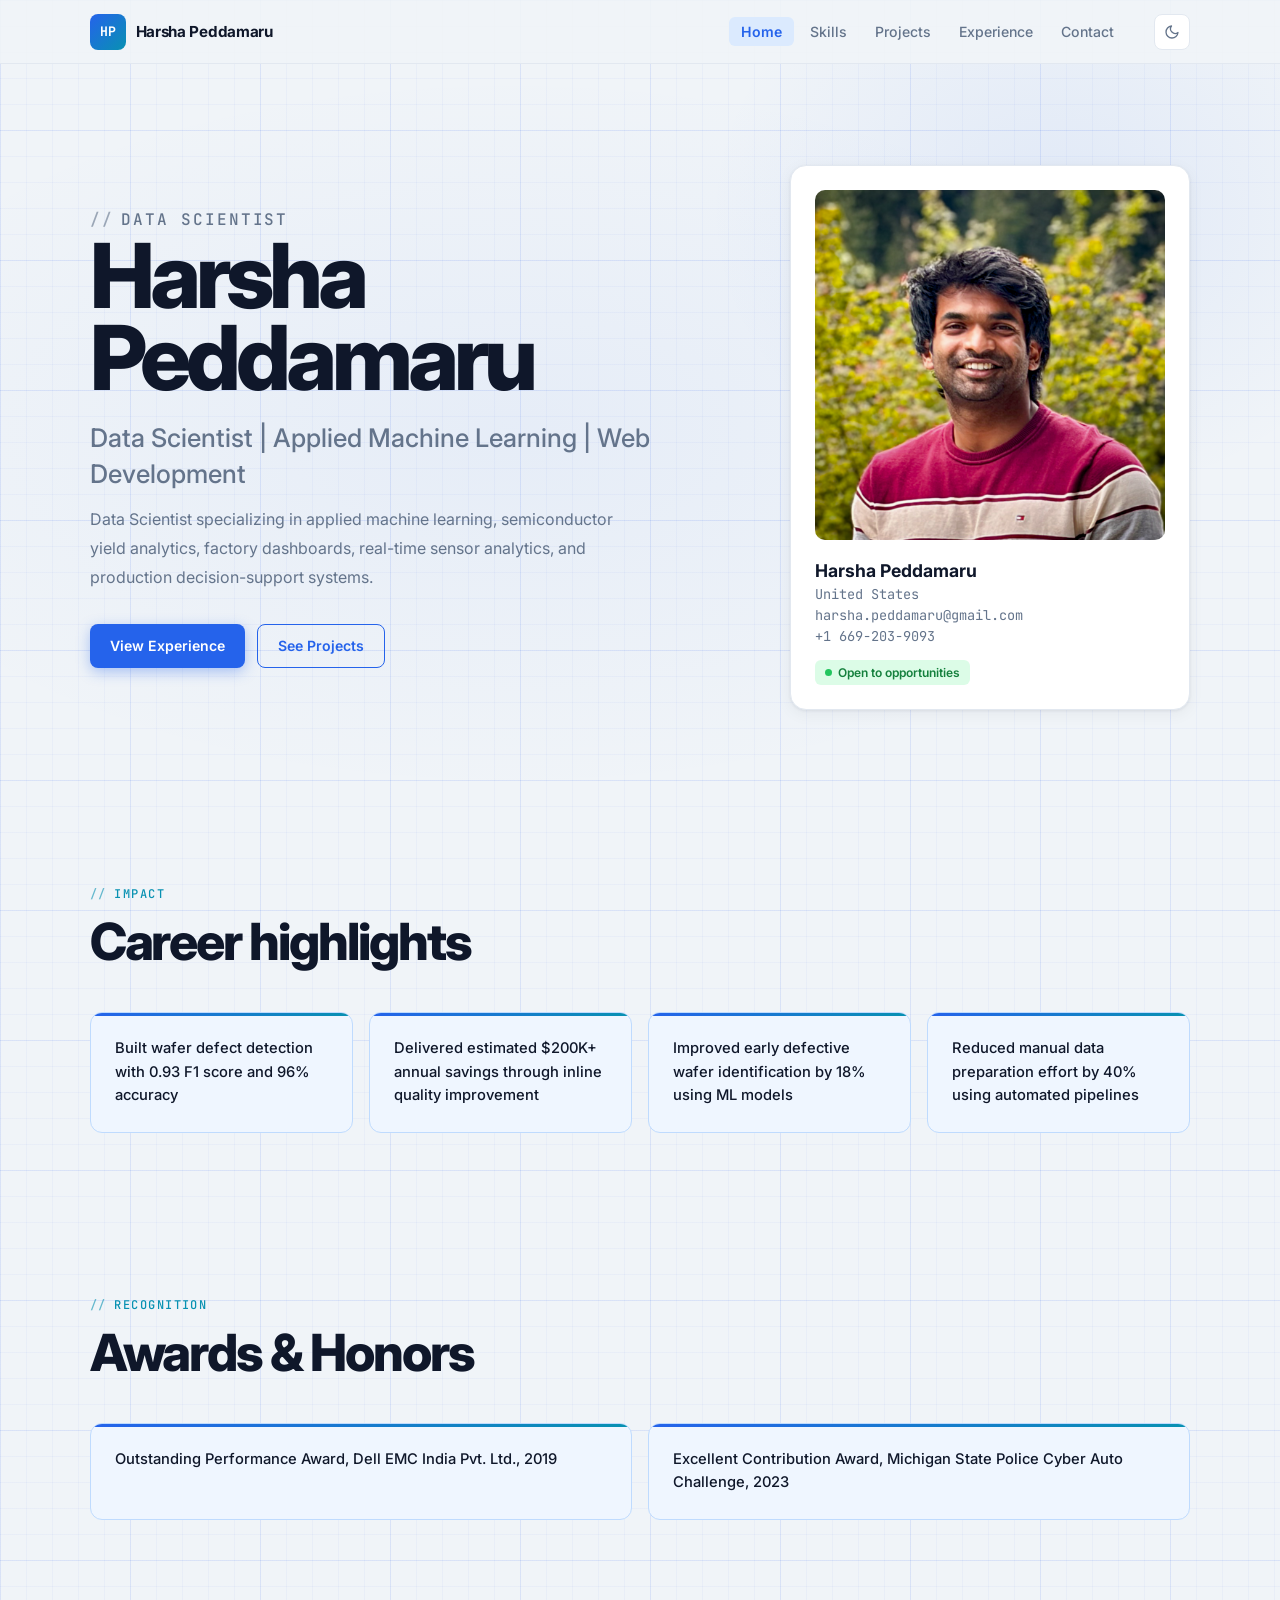
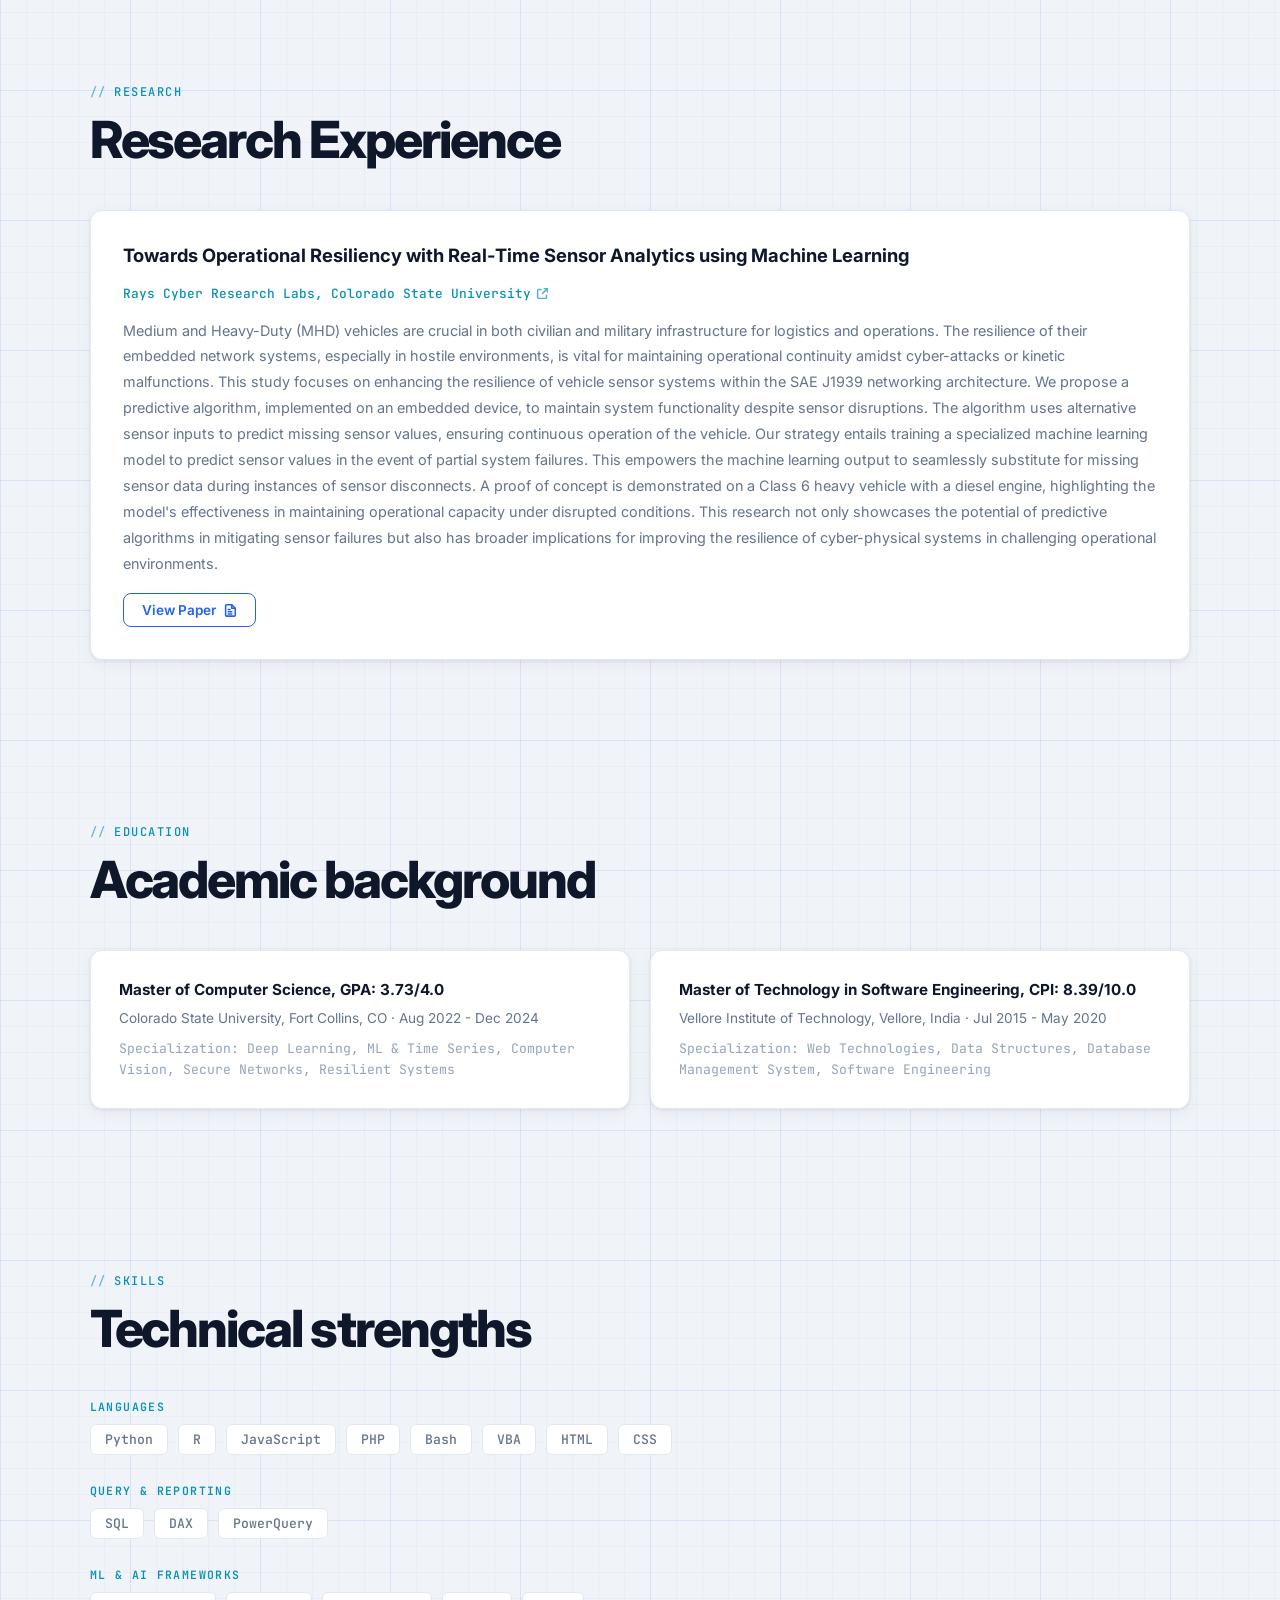
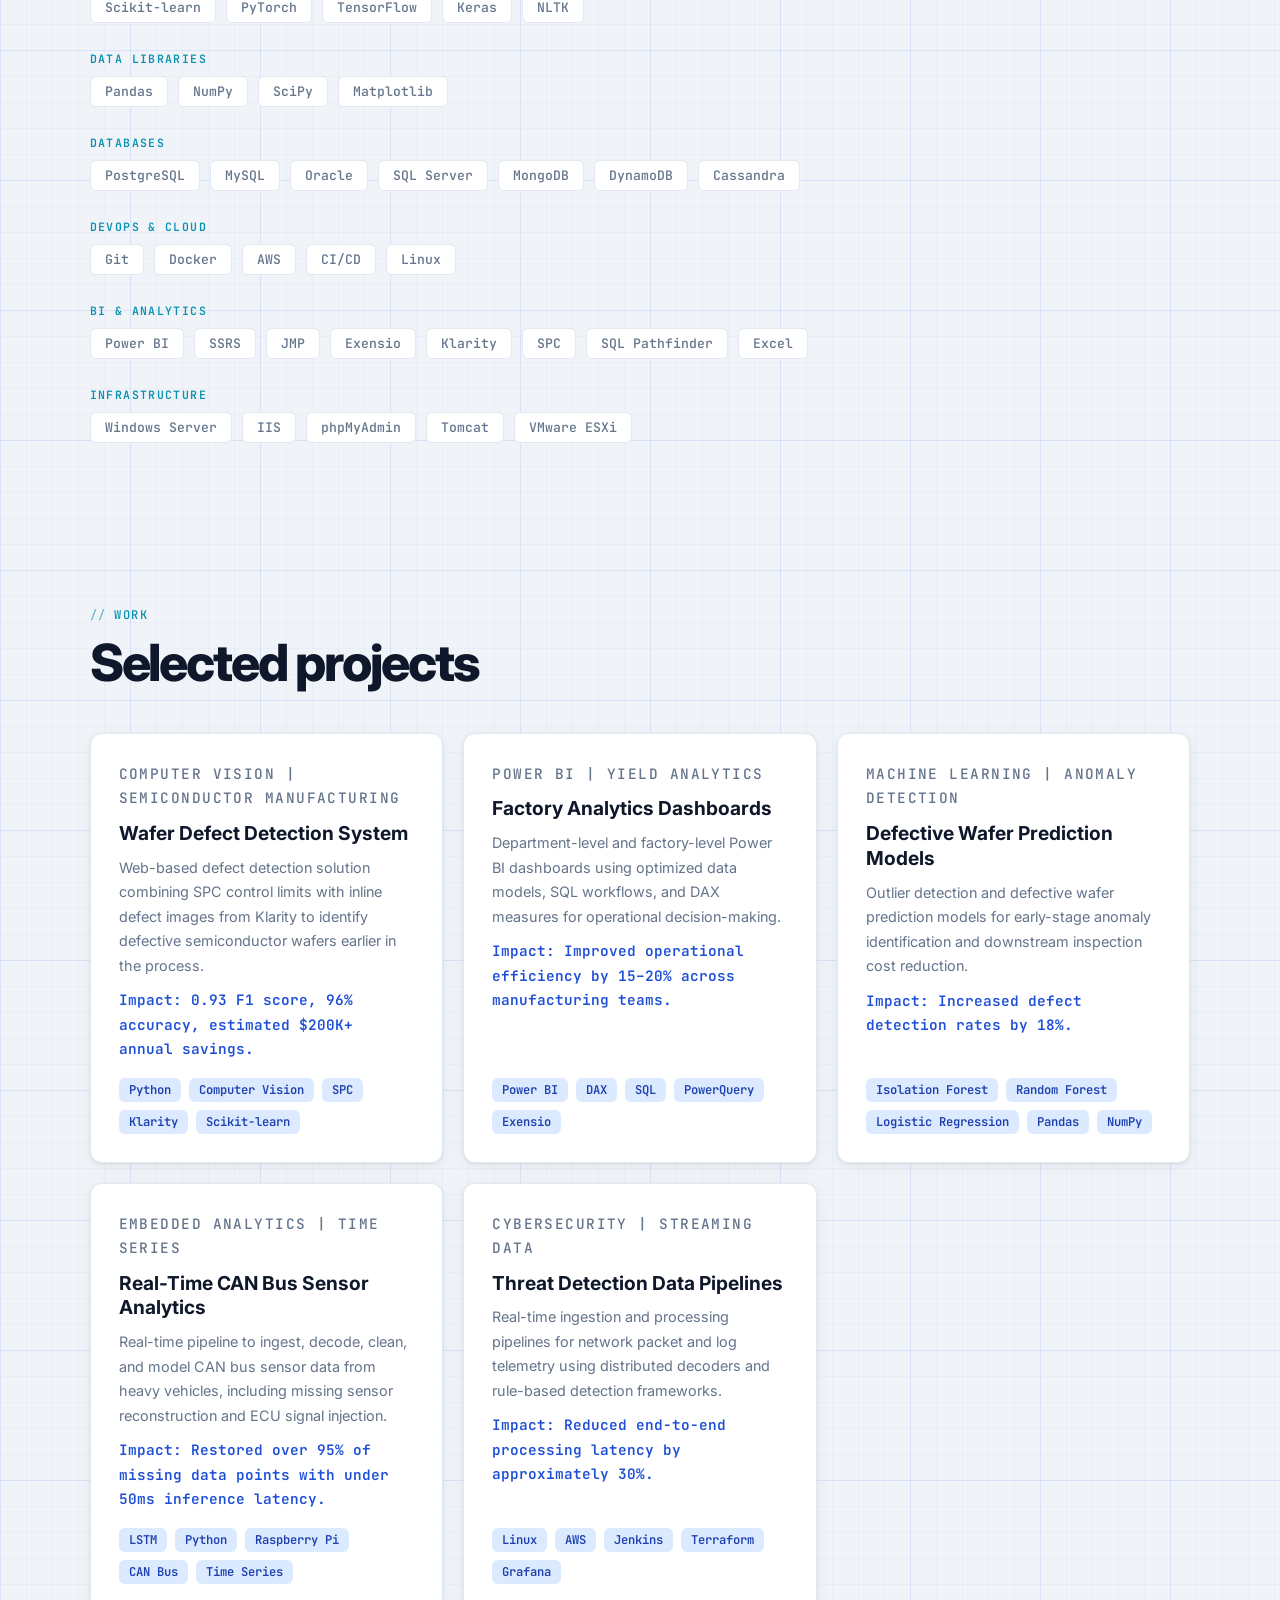
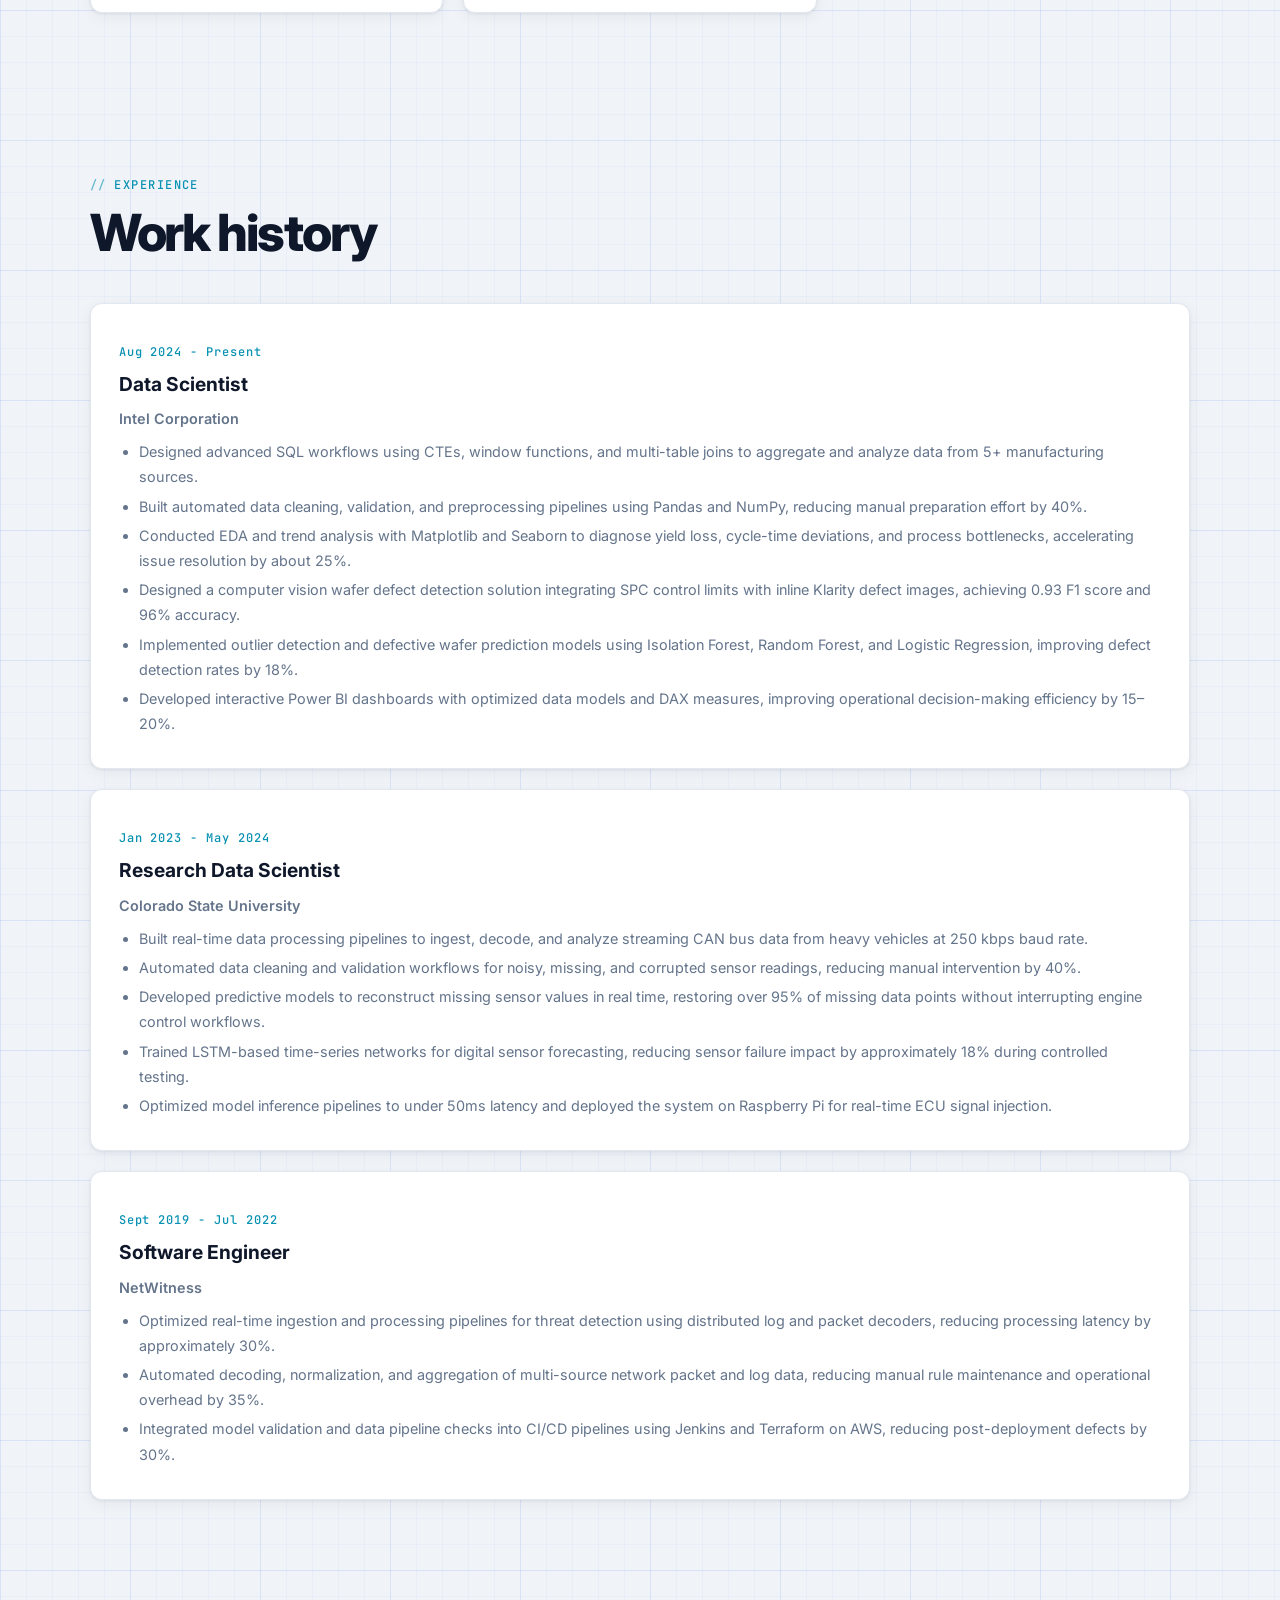
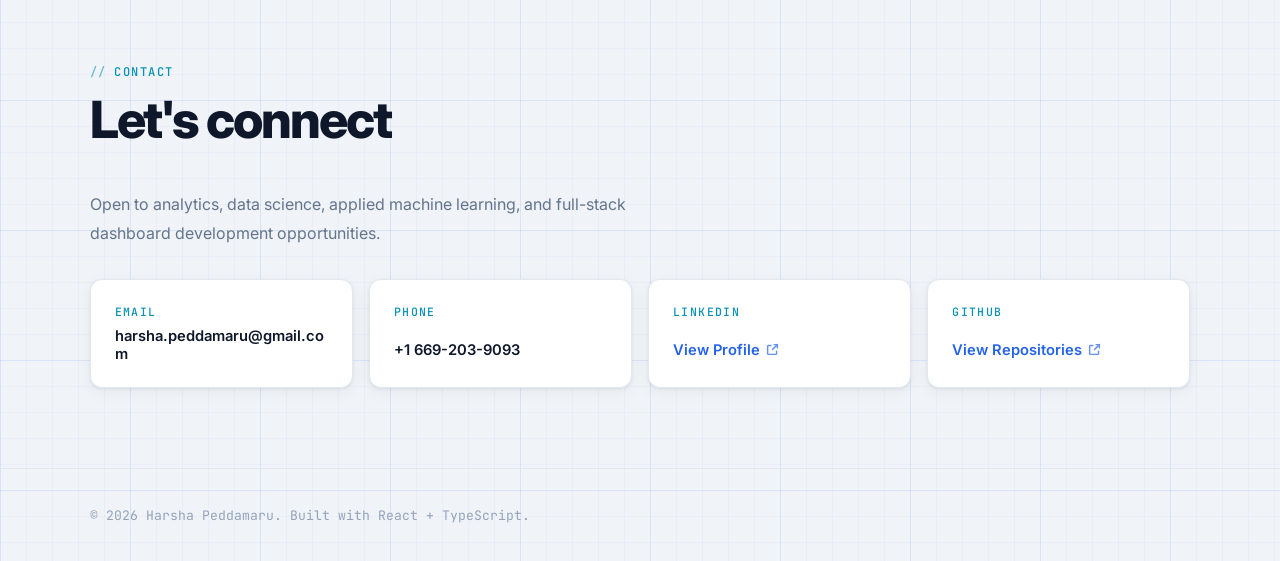
==== commit 2274189f: "Add files via upload" ====
--- a/index.html
+++ b/index.html
@@ -3,9 +3,9 @@
   <head>
     <meta charset="UTF-8" />
     <meta name="viewport" content="width=device-width, initial-scale=1.0" />
-    <title>Portfolio CV</title>
-    <script type="module" crossorigin src="/assets/index-CIGGxciP.js"></script>
-    <link rel="stylesheet" crossorigin href="/assets/index-BJJTQDzg.css">
+    <title>Harsha Peddamaru</title>
+    <script type="module" crossorigin src="/assets/index-BVMJvZax.js"></script>
+    <link rel="stylesheet" crossorigin href="/assets/index-D3GfRVzr.css">
   </head>
   <body>
     <div id="root"></div>
--- a/assets/index-D3GfRVzr.css
+++ b/assets/index-D3GfRVzr.css
@@ -0,0 +1 @@
+@import "https://fonts.googleapis.com/css2?family=Inter:wght@400;500;600;700;800&family=JetBrains+Mono:wght@400;500&display=swap";:root{--font-sans:"Inter", ui-sans-serif, system-ui, -apple-system, sans-serif;--font-mono:"JetBrains Mono", "Fira Code", ui-monospace, monospace;--bg:#f0f4f8;--bg-hero:#eaf1fb;--bg-grid:#2563eb0f;--surface:#fff;--surface-alt:#f8fafc;--border:#e2e8f0;--border-strong:#cbd5e1;--text:#0f172a;--text-muted:#64748b;--text-faint:#94a3b8;--accent:#2563eb;--accent-hover:#1d4ed8;--accent-muted:#dbeafe;--accent2:#0891b2;--eyebrow-color:#0891b2;--tag-bg:#dbeafe;--tag-text:#1e40af;--brand-bg:linear-gradient(135deg, #2563eb, #0891b2);--brand-text:#fff;--navbar-bg:#f0f4f8e0;--card-shadow:0 1px 3px #0f172a12, 0 4px 16px #0f172a0d;--card-shadow-hover:0 8px 32px #0f172a1f;--btn-primary-bg:#2563eb;--btn-primary-text:#fff;--btn-secondary-border:#2563eb;--btn-secondary-text:#2563eb;--highlight-card-border:#bfdbfe;--highlight-card-bg:#eff6ff;--impact-color:#1d4ed8;--grid-line:#2563eb0a;--grid-line-major:#2563eb14;--grid-cell:26px;--grid-major:130px}[data-theme=dark]{--bg:#060b14;--bg-hero:#080d1a;--bg-grid:#38bdf80a;--surface:#0d1117;--surface-alt:#161b22;--border:#21262d;--border-strong:#30363d;--text:#e6edf3;--text-muted:#8b949e;--text-faint:#484f58;--accent:#38bdf8;--accent-hover:#7dd3fc;--accent-muted:#082f49;--accent2:#22d3ee;--eyebrow-color:#38bdf8;--tag-bg:#0c2545;--tag-text:#7dd3fc;--brand-bg:linear-gradient(135deg, #1d4ed8, #0891b2);--brand-text:#fff;--navbar-bg:#060b14e0;--card-shadow:0 1px 3px #00000080, 0 4px 16px #00000059;--grid-line:#38bdf80a;--grid-line-major:#38bdf814;--card-shadow-hover:0 8px 32px #0009;--btn-primary-bg:#1d4ed8;--btn-primary-text:#fff;--btn-secondary-border:#38bdf8;--btn-secondary-text:#38bdf8;--highlight-card-border:#1e3a5f;--highlight-card-bg:#0d1f36;--impact-color:#7dd3fc}*,:before,:after{box-sizing:border-box}html{scroll-behavior:smooth}body{min-width:320px;min-height:100vh;font-family:var(--font-sans);background-color:var(--bg);background-image: linear-gradient(var(--grid-line-major) 1.5px, transparent 1.5px),  linear-gradient(90deg, var(--grid-line-major) 1.5px, transparent 1.5px),  linear-gradient(var(--grid-line) 1px, transparent 1px),  linear-gradient(90deg, var(--grid-line) 1px, transparent 1px);background-size:var(--grid-major) var(--grid-major), var(--grid-major) var(--grid-major), var(--grid-cell) var(--grid-cell), var(--grid-cell) var(--grid-cell);color:var(--text);-webkit-font-smoothing:antialiased;margin:0;transition:background-color .2s,color .2s}a{color:inherit;text-decoration:none}ul{margin:0;padding-left:1.25rem}li{line-height:1.75}.app-shell{flex-direction:column;min-height:100vh;display:flex}main{flex:1}.navbar{z-index:100;background:var(--navbar-bg);-webkit-backdrop-filter:blur(20px);border-bottom:1px solid var(--border);justify-content:space-between;align-items:center;height:64px;padding:0 7vw;transition:background .2s,border-color .2s;display:flex;position:sticky;top:0}.brand{letter-spacing:-.02em;color:var(--text);cursor:pointer;font-size:.95rem;font-weight:700;font-family:var(--font-sans);background:0 0;border:none;align-items:center;gap:10px;padding:0;display:flex}.brand-mark{background:var(--brand-bg);width:36px;height:36px;color:var(--brand-text);font-size:.82rem;font-weight:700;font-family:var(--font-mono);border-radius:8px;flex-shrink:0;place-items:center;display:inline-grid}.navbar-right{align-items:center;gap:28px;display:flex}.nav-links{gap:4px;font-size:.88rem;font-weight:500;display:flex}.nav-links a,.nav-links button{color:var(--text-muted);cursor:pointer;font-size:.88rem;font-weight:500;font-family:var(--font-sans);background:0 0;border:none;border-radius:6px;padding:6px 12px;transition:color .15s,background .15s}.nav-links a:hover,.nav-links button:hover{color:var(--text);background:var(--surface-alt)}.nav-links a.active,.nav-links button.active{color:var(--accent);background:var(--accent-muted);font-weight:600}.theme-toggle{border:1px solid var(--border);background:var(--surface);width:36px;height:36px;color:var(--text-muted);cursor:pointer;border-radius:8px;flex-shrink:0;place-items:center;transition:color .15s,background .15s,border-color .15s;display:inline-grid}.theme-toggle:hover{color:var(--accent);border-color:var(--accent);background:var(--accent-muted)}.hero-section{grid-template-columns:1.1fr .9fr;align-items:center;gap:64px;min-height:82vh;padding:80px 7vw 72px;display:grid;position:relative;overflow:hidden}.hero-section:before{content:"";pointer-events:none;background:radial-gradient(80% 70% at 40%,#2563eb0d 0%,#0000 70%);position:absolute;inset:0}[data-theme=dark] .hero-section:before{background:radial-gradient(80% 70% at 40%,#38bdf80f 0%,#0000 70%)}.hero-section:after{content:"";pointer-events:none;background:radial-gradient(#2563eb14 0%,#0000 70%);width:55%;height:80%;position:absolute;top:-20%;right:-10%}[data-theme=dark] .hero-section:after{background:radial-gradient(#38bdf812 0%,#0000 70%)}.hero-content{z-index:1;position:relative}.hero-content h1{letter-spacing:-.055em;color:var(--text);margin:0;font-size:clamp(3rem,7vw,6.5rem);font-weight:800;line-height:.92}.hero-content h2{color:var(--text-muted);max-width:560px;margin:20px 0 14px;font-size:clamp(1.1rem,2.2vw,1.6rem);font-weight:500;line-height:1.4}.hero-content p{max-width:560px;color:var(--text-muted);margin:0;font-size:1rem;line-height:1.8}.eyebrow{font-family:var(--font-mono);letter-spacing:.12em;text-transform:uppercase;color:var(--eyebrow-color);align-items:center;gap:8px;margin-bottom:20px;font-size:.75rem;font-weight:500;display:inline-flex}.eyebrow:before{content:"//";opacity:.6}.hero-actions{flex-wrap:wrap;gap:12px;margin-top:32px;display:flex}.primary-button,.secondary-button{min-height:44px;font-size:.88rem;font-weight:600;font-family:var(--font-sans);cursor:pointer;border:none;border-radius:8px;justify-content:center;align-items:center;gap:8px;padding:0 20px;transition:transform .15s,box-shadow .15s,background .15s;display:inline-flex}.primary-button{background:var(--btn-primary-bg);color:var(--btn-primary-text);box-shadow:0 4px 14px #2563eb59}.primary-button:hover{background:var(--accent-hover);transform:translateY(-2px);box-shadow:0 6px 20px #2563eb66}.secondary-button{color:var(--btn-secondary-text);background:0 0;border:1.5px solid var(--btn-secondary-border)!important}.secondary-button:hover{background:var(--accent-muted);transform:translateY(-2px)}.profile-card{z-index:1;background:var(--surface);border:1px solid var(--border);width:min(400px,100%);box-shadow:var(--card-shadow);border-radius:16px;justify-self:end;padding:24px;transition:box-shadow .2s,border-color .2s;position:relative}.profile-photo-wrap{aspect-ratio:1;background:var(--surface-alt);border-radius:10px;width:100%;margin-bottom:20px;overflow:hidden}.profile-photo-wrap img{object-fit:cover;width:100%;height:100%;display:block}.profile-card h3{color:var(--text);margin:0 0 4px;font-size:1.1rem;font-weight:700}.profile-card p{color:var(--text-muted);font-size:.85rem;font-family:var(--font-mono);margin:3px 0}.profile-card .profile-status{color:#15803d;background:#dcfce7;border-radius:6px;align-items:center;gap:6px;margin-top:12px;padding:5px 10px;font-size:.75rem;font-weight:600;display:inline-flex}[data-theme=dark] .profile-card .profile-status{color:#4ade80;background:#052e16}.profile-status-dot{background:#22c55e;border-radius:50%;width:7px;height:7px;animation:2s infinite pulse}@keyframes pulse{0%,to{opacity:1}50%{opacity:.4}}.content-section{padding:80px 7vw}.compact-top{padding-top:0}.section-title{margin-bottom:40px}.section-title span{font-family:var(--font-mono);letter-spacing:.12em;text-transform:uppercase;color:var(--eyebrow-color);align-items:center;gap:8px;font-size:.75rem;font-weight:500;display:inline-flex}.section-title span:before{content:"//";opacity:.6}.section-title h2{letter-spacing:-.04em;color:var(--text);margin:8px 0 0;font-size:clamp(2rem,4vw,3.5rem);font-weight:800}.highlight-grid{grid-template-columns:repeat(auto-fit,minmax(240px,1fr));gap:16px;display:grid}.highlight-card{border:1px solid var(--highlight-card-border);background:var(--highlight-card-bg);color:var(--text);border-radius:12px;padding:24px;font-size:.92rem;font-weight:500;line-height:1.6;position:relative;overflow:hidden}.highlight-card:before{content:"";background:linear-gradient(90deg, var(--accent), var(--accent2));border-radius:12px 12px 0 0;height:3px;position:absolute;top:0;left:0;right:0}.skills-grid{flex-wrap:wrap;gap:10px;display:flex}.skill-badge{background:var(--surface);border:1px solid var(--border);font-size:.82rem;font-weight:500;font-family:var(--font-mono);color:var(--text-muted);cursor:default;border-radius:6px;padding:6px 14px;transition:background .15s,border-color .15s,color .15s}.skill-badge:hover{background:var(--accent-muted);border-color:var(--accent);color:var(--accent)}.project-grid{grid-template-columns:repeat(auto-fit,minmax(300px,1fr));gap:20px;display:grid}.project-card{border:1px solid var(--border);background:var(--surface);box-shadow:var(--card-shadow);border-radius:12px;flex-direction:column;gap:10px;padding:28px;transition:transform .2s,box-shadow .2s,border-color .2s;display:flex}.project-card:hover{box-shadow:var(--card-shadow-hover);border-color:var(--accent);transform:translateY(-4px)}.project-category{font-family:var(--font-mono);letter-spacing:.1em;text-transform:uppercase;color:var(--eyebrow-color);font-size:.72rem;font-weight:500}.project-card h3{color:var(--text);margin:0;font-size:1.2rem;font-weight:700;line-height:1.3}.project-card p{color:var(--text-muted);margin:0;font-size:.9rem;line-height:1.7}.impact-line{font-size:.85rem;font-weight:600;font-family:var(--font-mono);color:var(--impact-color)!important}.tag-list{flex-wrap:wrap;gap:8px;margin-top:auto;padding-top:6px;display:flex}.tag-list span{background:var(--tag-bg);color:var(--tag-text);font-size:.76rem;font-weight:600;font-family:var(--font-mono);border-radius:6px;padding:4px 10px}.timeline{gap:20px;display:grid}.timeline-item{border:1px solid var(--border);background:var(--surface);box-shadow:var(--card-shadow);border-radius:12px;padding:28px;transition:border-color .2s}.timeline-item:hover{border-color:var(--border-strong)}.timeline-period{font-family:var(--font-mono);letter-spacing:.08em;color:var(--eyebrow-color);font-size:.75rem;font-weight:500}.timeline-item h3{color:var(--text);margin:6px 0 4px;font-size:1.2rem;font-weight:700}.company-name{color:var(--text-muted);margin-bottom:12px;font-size:.9rem;font-weight:600}.timeline-item ul{margin-top:12px}.timeline-item li{color:var(--text-muted);margin-bottom:4px;font-size:.9rem;line-height:1.75}.education-entry{color:var(--text-muted);font-size:.9rem;line-height:1.7}.education-entry+.education-entry{border-top:1px solid var(--border);margin-top:16px;padding-top:16px}.education-entry strong{color:var(--text);font-weight:600}.contact-grid{grid-template-columns:repeat(auto-fit,minmax(240px,1fr));gap:16px;display:grid}.contact-card{border:1px solid var(--border);background:var(--surface);box-shadow:var(--card-shadow);border-radius:12px;gap:8px;padding:24px;transition:border-color .15s,transform .15s;display:grid}.contact-card:hover{border-color:var(--accent);transform:translateY(-2px)}.contact-card span{font-family:var(--font-mono);letter-spacing:.12em;text-transform:uppercase;color:var(--eyebrow-color);font-size:.72rem;font-weight:500}.contact-card strong{color:var(--text);word-break:break-all;align-items:center;gap:6px;font-size:.92rem;font-weight:600;display:flex}.contact-card--link strong{color:var(--accent)}.contact-card--link:hover strong{color:var(--accent-hover)}.ext-icon{opacity:.7;flex-shrink:0;width:13px;height:13px;transition:opacity .15s,transform .15s}.contact-card--link:hover .ext-icon{opacity:1;transform:translate(2px,-2px)}.footer{border-top:1px solid var(--border);color:var(--text-faint);font-size:.82rem;font-family:var(--font-mono);justify-content:space-between;align-items:center;padding:24px 7vw;display:flex}.contact-lead{color:var(--text-muted);max-width:560px;margin-bottom:32px;font-size:1rem;line-height:1.8}@keyframes slideInLeft{0%{opacity:0;transform:translate(-110px)}to{opacity:1;transform:translate(0)}}@keyframes slideInRight{0%{opacity:0;transform:translate(110px)}to{opacity:1;transform:translate(0)}}.slide-from-left{animation:.85s cubic-bezier(.16,1,.3,1) both slideInLeft}.slide-from-right{animation:.85s cubic-bezier(.16,1,.3,1) both slideInRight}.delay-1{animation-delay:.15s}.delay-2{animation-delay:.3s}.anim-item{opacity:0;will-change:opacity, transform;transition:opacity .7s cubic-bezier(.16,1,.3,1),transform .7s cubic-bezier(.16,1,.3,1)}.anim-child{opacity:0;will-change:opacity, transform;transition:opacity .65s cubic-bezier(.16,1,.3,1),transform .65s cubic-bezier(.16,1,.3,1),box-shadow .18s,border-color .18s}.anim-item.from-left,.anim-child.from-left{transform:translate(-90px)}.anim-item.from-right,.anim-child.from-right{transform:translate(90px)}.anim-item.from-up,.anim-child.from-up{transform:translateY(48px)}.anim-item.is-visible,.anim-container.is-visible .anim-child{opacity:1;will-change:auto;transform:translate(0)}main{overflow-x:clip}.hamburger{border:1px solid var(--border);background:var(--surface);width:36px;height:36px;color:var(--text-muted);cursor:pointer;border-radius:8px;flex-shrink:0;place-items:center;transition:color .15s,background .15s,border-color .15s;display:none}.hamburger:hover{color:var(--text);background:var(--surface-alt)}.mobile-menu{z-index:99;background:var(--navbar-bg);-webkit-backdrop-filter:blur(20px);border-bottom:1px solid var(--border);opacity:0;pointer-events:none;flex-direction:column;gap:2px;padding:8px 5vw 16px;transition:opacity .22s,transform .22s cubic-bezier(.16,1,.3,1);display:flex;position:fixed;top:64px;left:0;right:0;transform:translateY(-10px)}.mobile-menu.open{opacity:1;pointer-events:auto;transform:translateY(0)}.mobile-nav{flex-direction:column;gap:2px;display:flex}.mobile-nav button{width:100%;color:var(--text-muted);font-family:var(--font-sans);text-align:left;cursor:pointer;background:0 0;border:none;border-radius:8px;padding:12px 14px;font-size:1rem;font-weight:500;transition:background .15s,color .15s}.mobile-nav button:hover{background:var(--surface-alt);color:var(--text)}.mobile-nav button.active{background:var(--accent-muted);color:var(--accent);font-weight:600}.mobile-menu-divider{background:var(--border);height:1px;margin:6px 0}.mobile-theme-btn{width:100%;color:var(--text-muted);font-family:var(--font-sans);cursor:pointer;background:0 0;border:none;border-radius:8px;align-items:center;gap:10px;padding:12px 14px;font-size:.95rem;font-weight:500;transition:background .15s,color .15s;display:flex}.mobile-theme-btn:hover{background:var(--surface-alt);color:var(--text)}@media (width<=860px){.navbar{padding:0 5vw}.hero-section{grid-template-columns:1fr;gap:32px;min-height:auto;padding:48px 5vw 40px}.hero-section:after{display:none}.profile-card{justify-self:center;width:100%;max-width:420px}.content-section{padding:56px 5vw}.compact-top{padding-top:0}.footer{text-align:center;flex-direction:column;gap:8px}}@media (width<=700px){.hamburger{display:inline-grid}.nav-links{display:none}@keyframes slideInLeft{0%{opacity:0;transform:translate(-55px)}to{opacity:1;transform:translate(0)}}@keyframes slideInRight{0%{opacity:0;transform:translate(55px)}to{opacity:1;transform:translate(0)}}.anim-item.from-left,.anim-child.from-left,.anim-item.from-right,.anim-child.from-right{transform:translateY(32px)}.hero-content h1{letter-spacing:-.04em;font-size:clamp(2.6rem,10vw,4rem)}.hero-content h2{font-size:1rem}.profile-photo-wrap{max-height:270px}.section-title h2{letter-spacing:-.03em;font-size:clamp(1.8rem,7vw,2.5rem)}.content-section{padding:44px 5vw}.highlight-grid,.project-grid,.contact-grid{grid-template-columns:1fr}.timeline-item{padding:20px}.timeline-item h3{font-size:1.05rem}.education-grid{grid-template-columns:1fr}.education-card{padding:20px}}.research-wrap{display:grid}.research-card{border:1px solid var(--border);background:var(--surface);box-shadow:var(--card-shadow);border-radius:12px;flex-direction:column;gap:16px;padding:32px;display:flex}.research-card h3{color:var(--text);margin:0;font-size:1.15rem;font-weight:700;line-height:1.4}.research-group{font-family:var(--font-mono);color:var(--eyebrow-color);align-items:center;gap:5px;font-size:.8rem;font-weight:500;text-decoration:none;transition:opacity .15s;display:inline-flex}.research-group:hover{opacity:.75}.research-abstract{color:var(--text-muted);margin:0;font-size:.9rem;line-height:1.8}.research-doc-btn{border:1.5px solid var(--accent);color:var(--accent);font-size:.85rem;font-weight:600;font-family:var(--font-sans);border-radius:8px;align-self:flex-start;align-items:center;gap:7px;padding:8px 18px;text-decoration:none;transition:background .15s,color .15s;display:inline-flex}.research-doc-btn:hover{background:var(--accent-muted)}.education-grid{grid-template-columns:repeat(auto-fit,minmax(300px,1fr));gap:20px;display:grid}.education-card{border:1px solid var(--border);background:var(--surface);box-shadow:var(--card-shadow);border-radius:12px;flex-direction:column;gap:8px;padding:28px;transition:border-color .2s,box-shadow .2s;display:flex}.education-card:hover{border-color:var(--border-strong);box-shadow:var(--card-shadow-hover)}.education-card strong{color:var(--text);font-size:.95rem;font-weight:700;line-height:1.4}.education-card p{color:var(--text-muted);margin:0;font-size:.85rem;line-height:1.6}.edu-details{font-family:var(--font-mono);color:var(--text-faint)!important;font-size:.82rem!important}.skill-categories{flex-direction:column;gap:28px;display:flex}.skill-category-label{font-family:var(--font-mono);letter-spacing:.12em;text-transform:uppercase;color:var(--eyebrow-color);margin:0 0 10px;font-size:.72rem;font-weight:600}@media (width<=420px){.brand-name{display:none}.hero-content h1{font-size:2.4rem}.hero-actions{flex-direction:column}.hero-actions .primary-button,.hero-actions .secondary-button{justify-content:center;width:100%}.skills-grid{gap:8px}.skill-badge{padding:5px 10px;font-size:.78rem}.tag-list span{font-size:.72rem}}
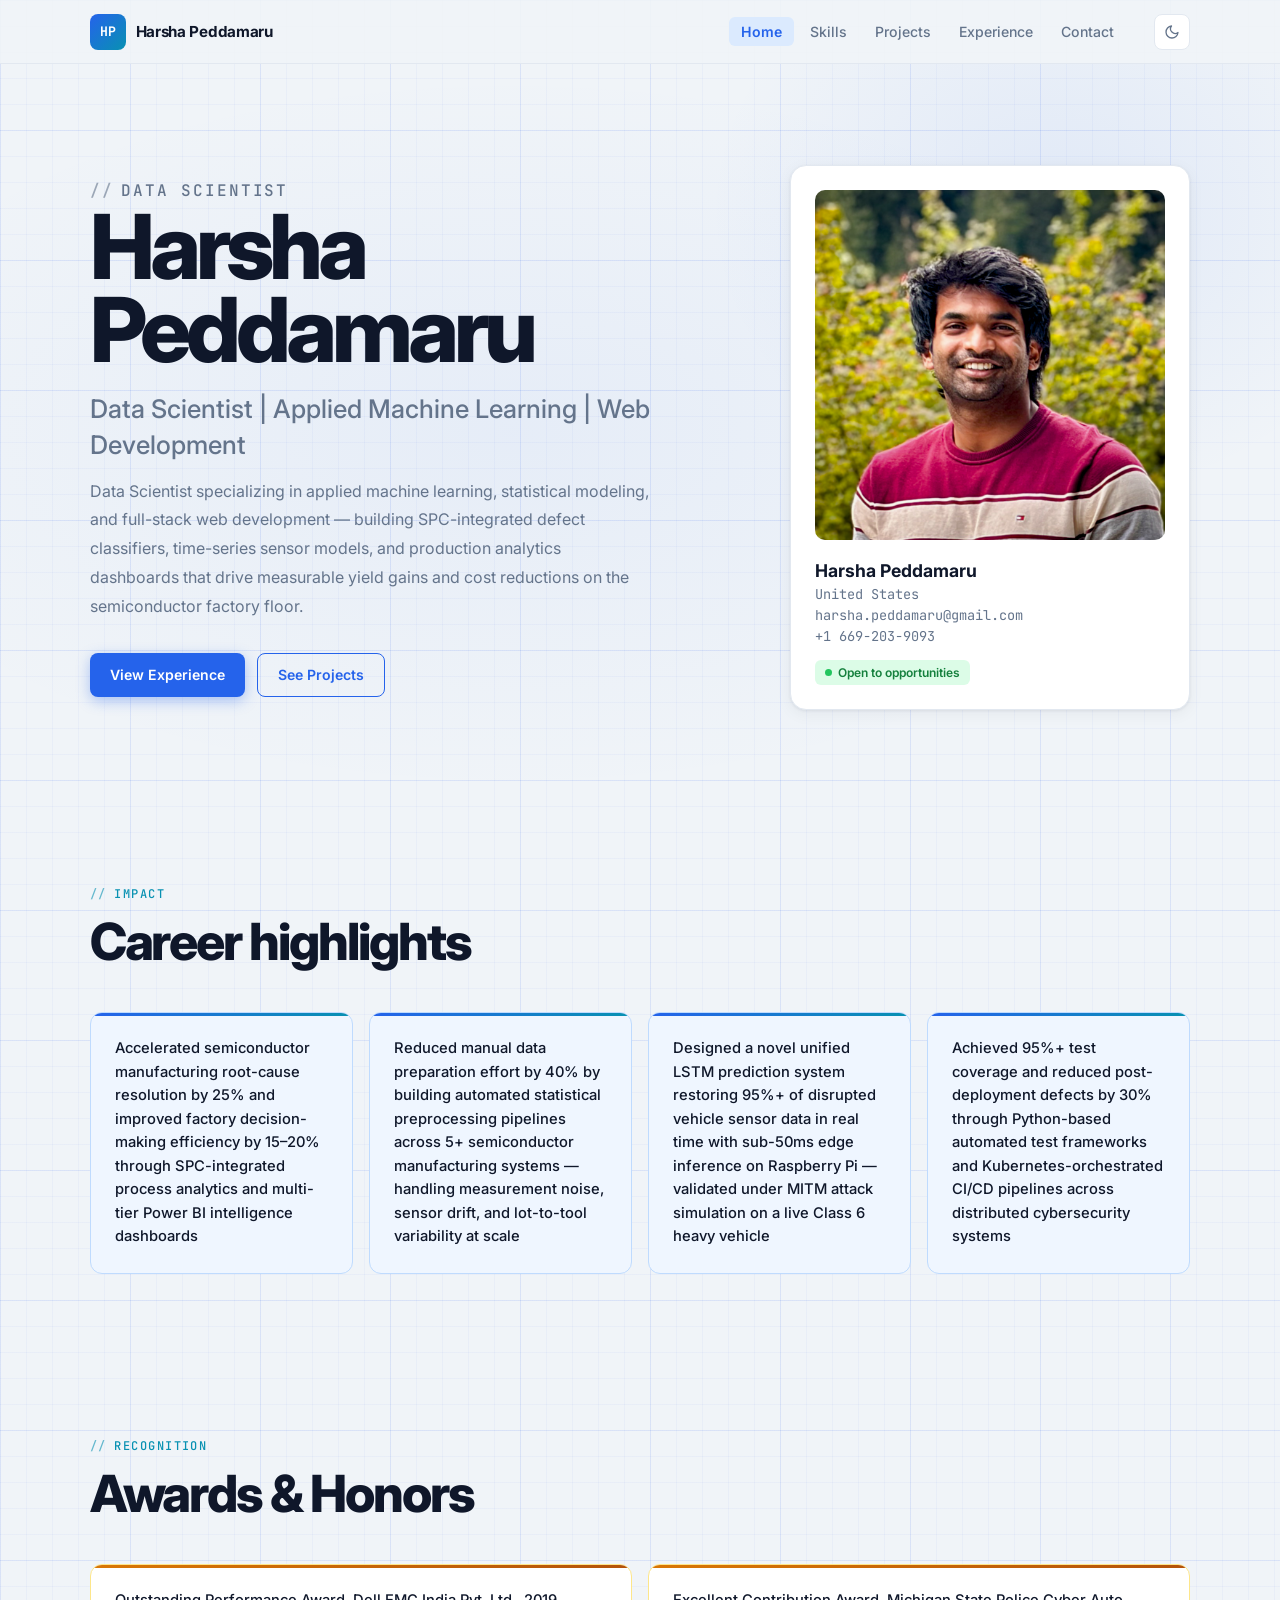
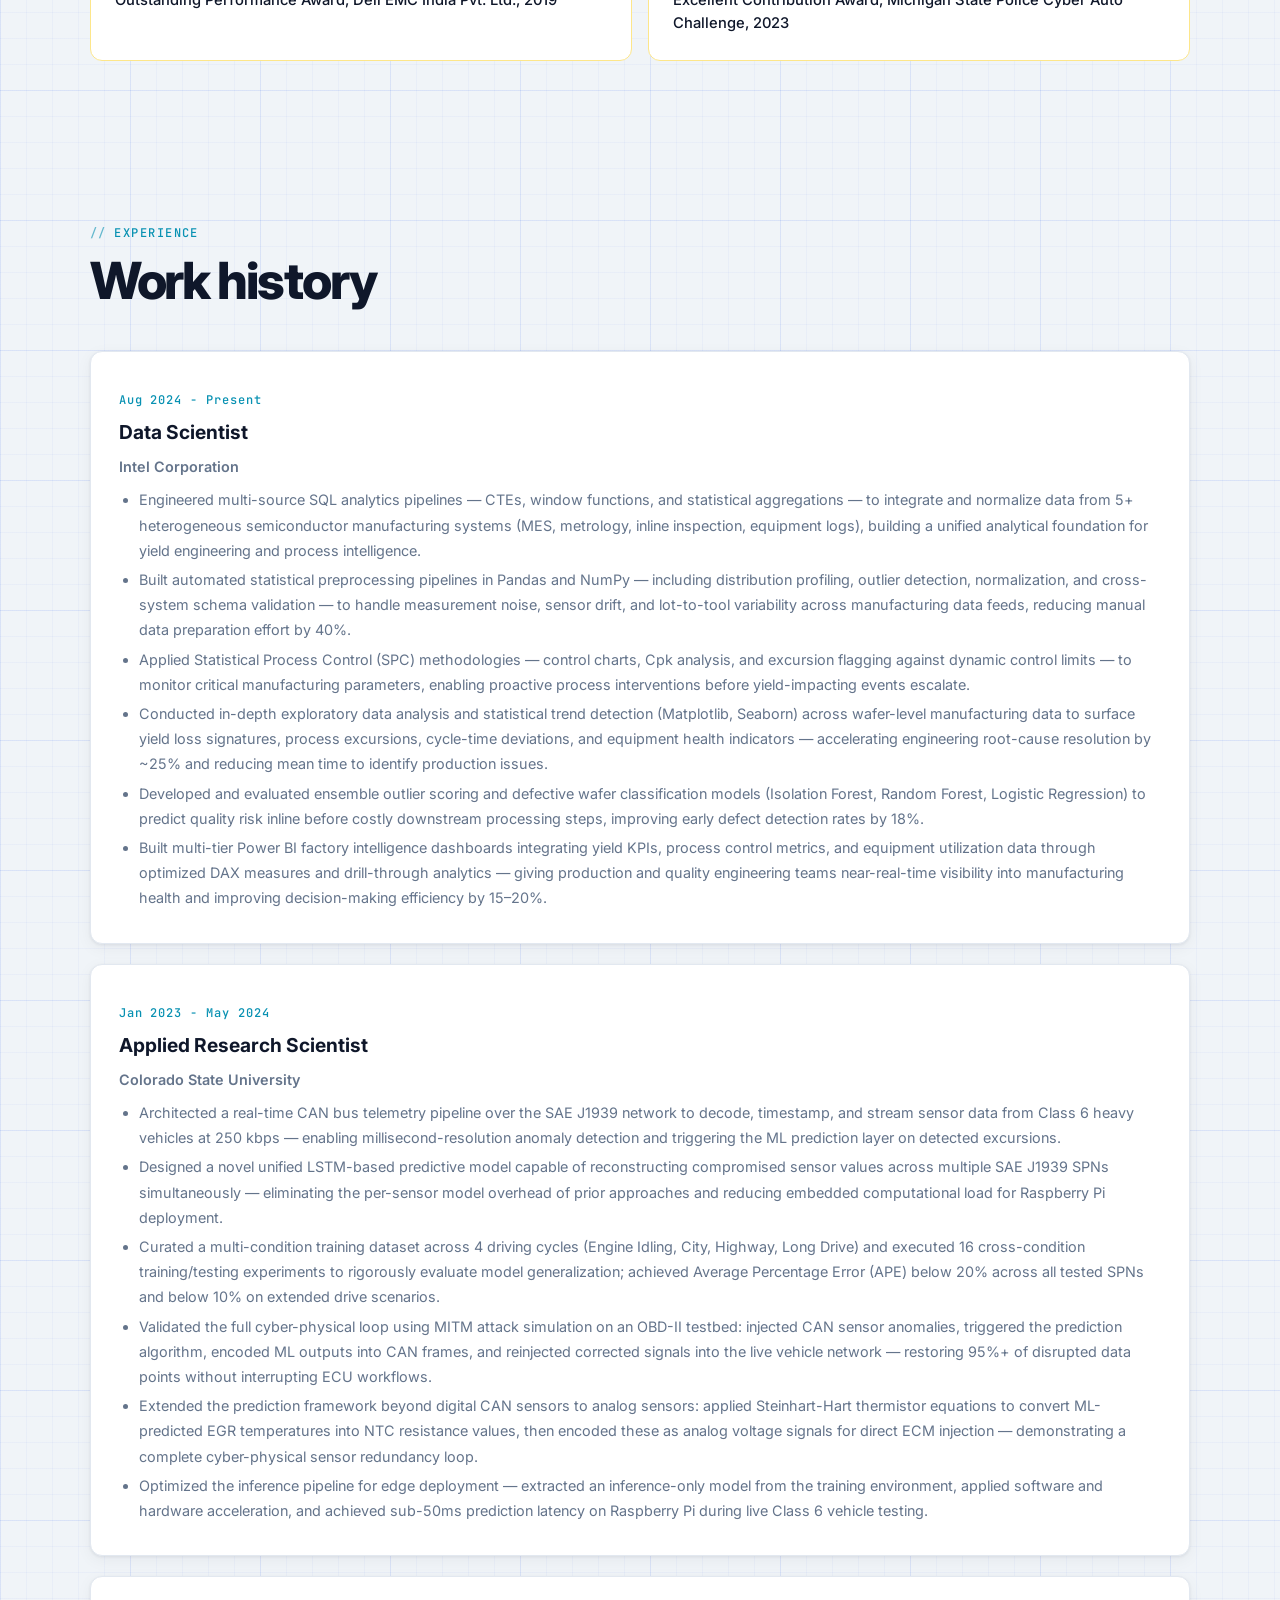
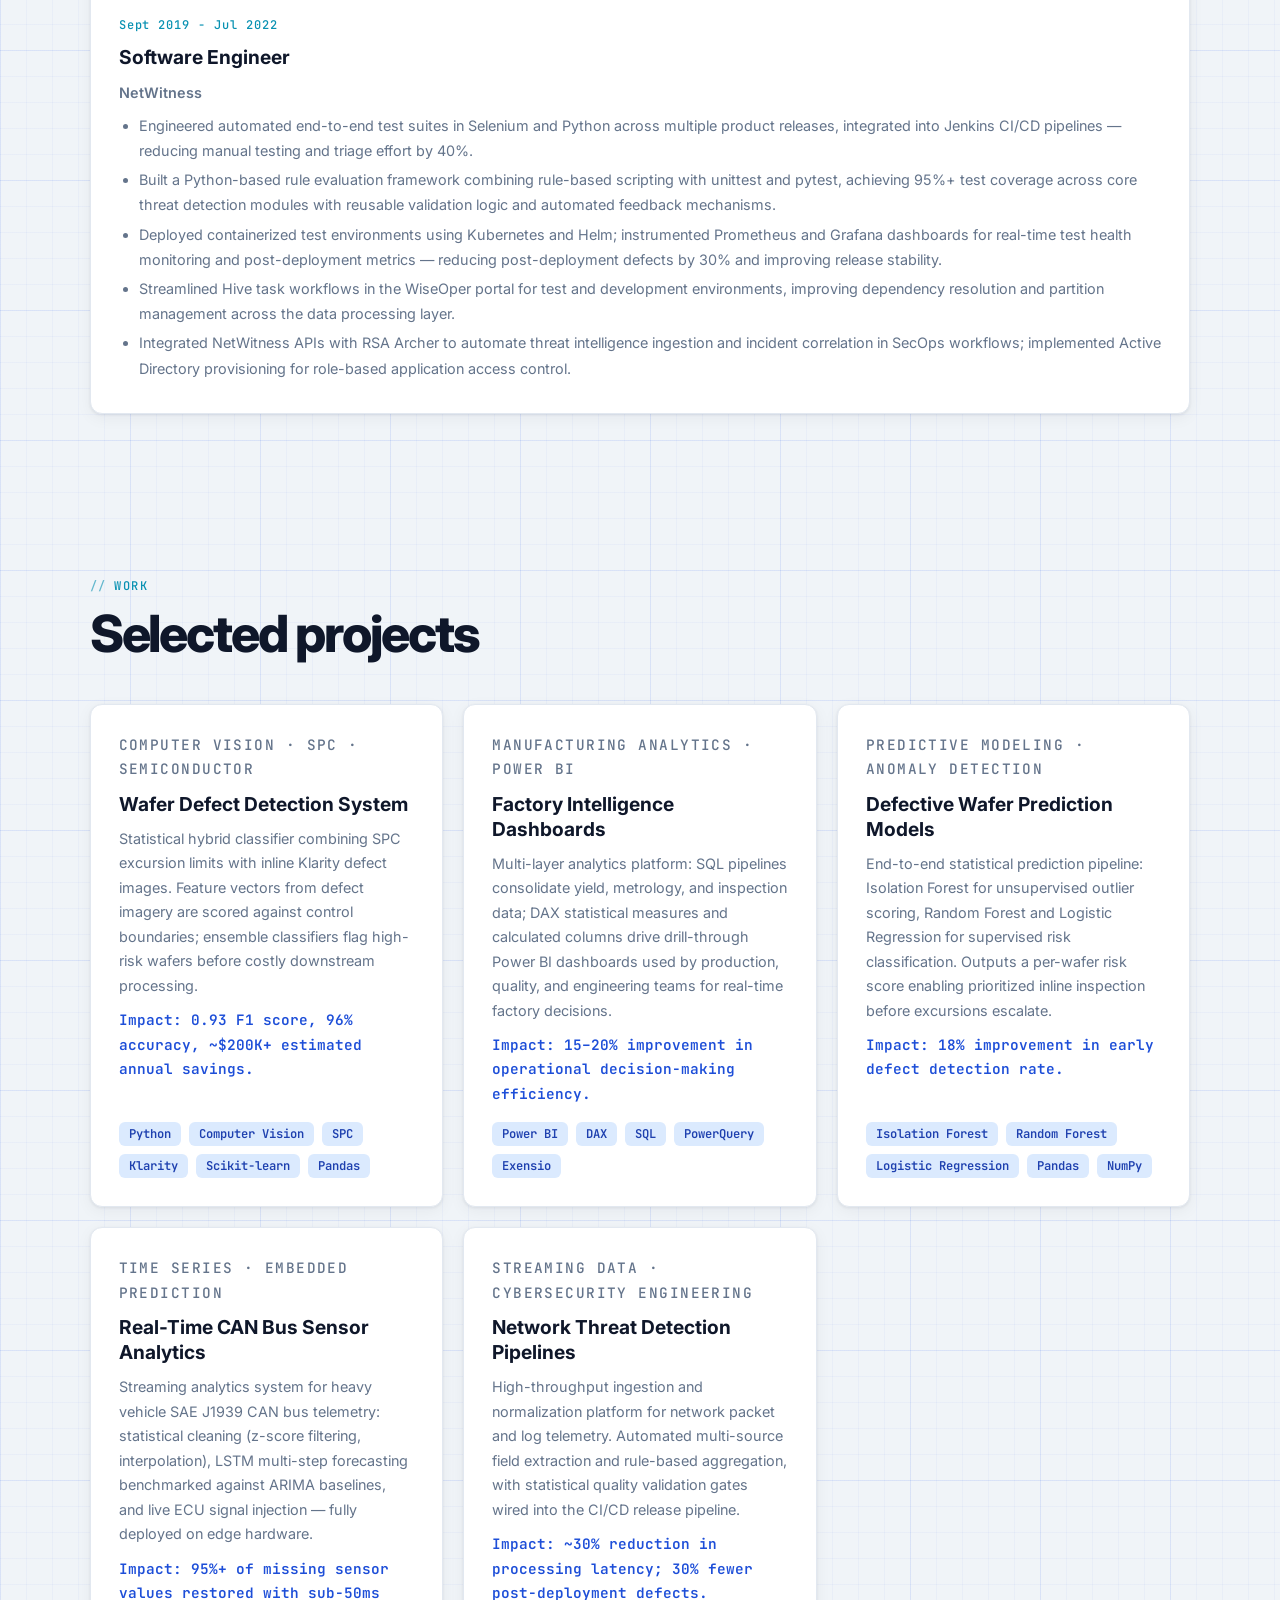
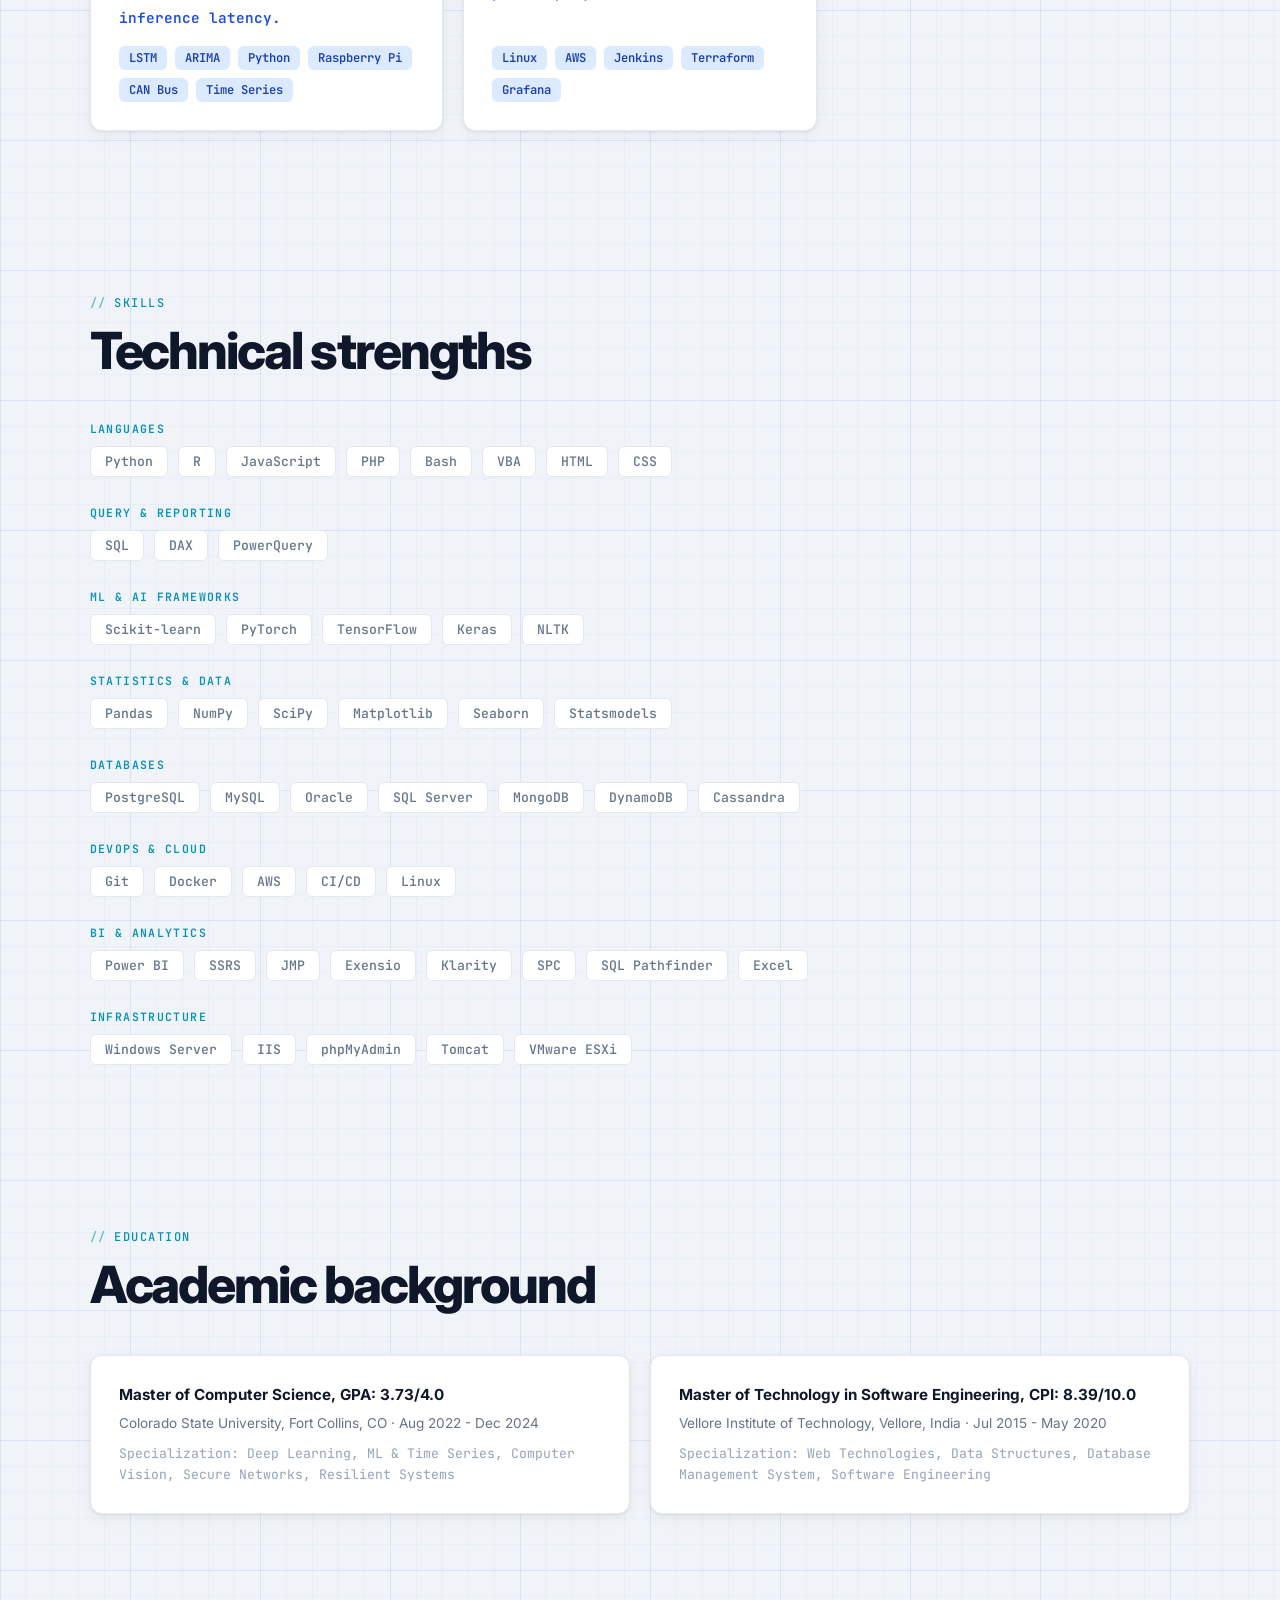
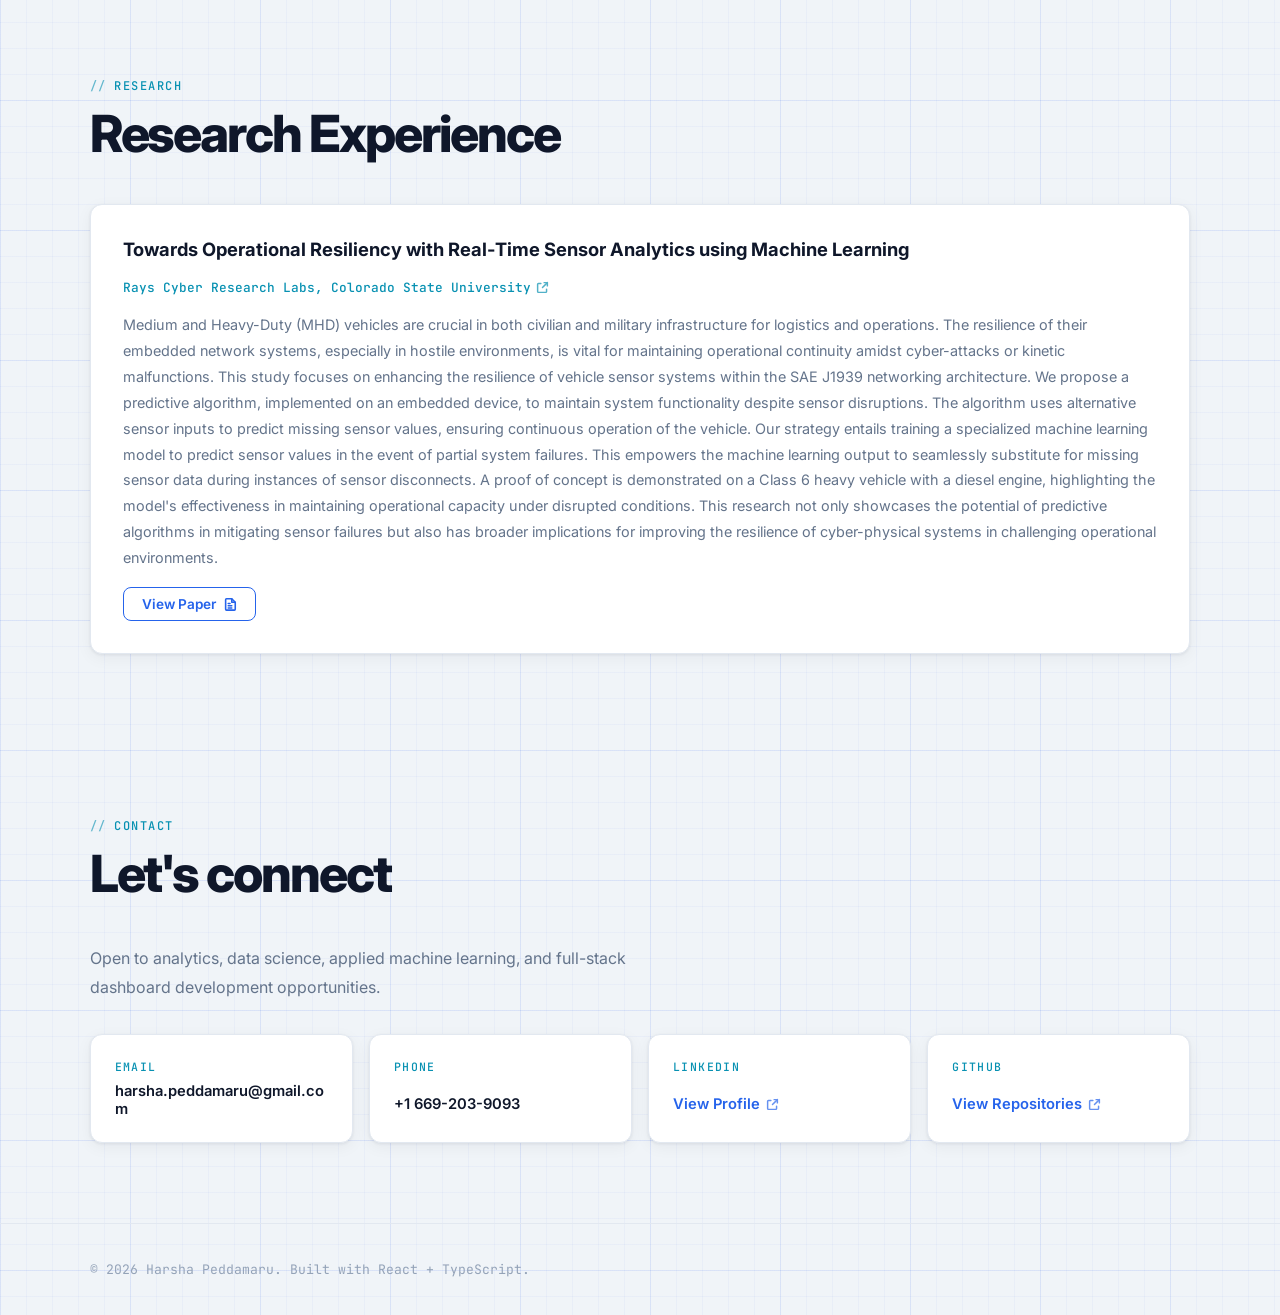
==== commit 1208f4cc: "Add files via upload" ====
--- a/index.html
+++ b/index.html
@@ -4,8 +4,8 @@
     <meta charset="UTF-8" />
     <meta name="viewport" content="width=device-width, initial-scale=1.0" />
     <title>Harsha Peddamaru</title>
-    <script type="module" crossorigin src="/assets/index-BVMJvZax.js"></script>
-    <link rel="stylesheet" crossorigin href="/assets/index-D3GfRVzr.css">
+    <script type="module" crossorigin src="/assets/index-DgB4NKJz.js"></script>
+    <link rel="stylesheet" crossorigin href="/assets/index-C_w9O2vE.css">
   </head>
   <body>
     <div id="root"></div>
--- a/assets/index-C_w9O2vE.css
+++ b/assets/index-C_w9O2vE.css
@@ -0,0 +1 @@
+@import "https://fonts.googleapis.com/css2?family=Inter:wght@400;500;600;700;800&family=JetBrains+Mono:wght@400;500&display=swap";:root{--font-sans:"Inter", ui-sans-serif, system-ui, -apple-system, sans-serif;--font-mono:"JetBrains Mono", "Fira Code", ui-monospace, monospace;--bg:#f0f4f8;--bg-hero:#eaf1fb;--bg-grid:#2563eb0f;--surface:#fff;--surface-alt:#f8fafc;--border:#e2e8f0;--border-strong:#cbd5e1;--text:#0f172a;--text-muted:#64748b;--text-faint:#94a3b8;--accent:#2563eb;--accent-hover:#1d4ed8;--accent-muted:#dbeafe;--accent2:#0891b2;--eyebrow-color:#0891b2;--tag-bg:#dbeafe;--tag-text:#1e40af;--brand-bg:linear-gradient(135deg, #2563eb, #0891b2);--brand-text:#fff;--navbar-bg:#f0f4f8e0;--card-shadow:0 1px 3px #0f172a12, 0 4px 16px #0f172a0d;--card-shadow-hover:0 8px 32px #0f172a1f;--btn-primary-bg:#2563eb;--btn-primary-text:#fff;--btn-secondary-border:#2563eb;--btn-secondary-text:#2563eb;--highlight-card-border:#bfdbfe;--highlight-card-bg:#eff6ff;--impact-color:#1d4ed8;--grid-line:#2563eb0a;--grid-line-major:#2563eb14;--grid-cell:26px;--grid-major:130px}[data-theme=dark]{--bg:#060b14;--bg-hero:#080d1a;--bg-grid:#38bdf80a;--surface:#0d1117;--surface-alt:#161b22;--border:#21262d;--border-strong:#30363d;--text:#e6edf3;--text-muted:#8b949e;--text-faint:#484f58;--accent:#38bdf8;--accent-hover:#7dd3fc;--accent-muted:#082f49;--accent2:#22d3ee;--eyebrow-color:#38bdf8;--tag-bg:#0c2545;--tag-text:#7dd3fc;--brand-bg:linear-gradient(135deg, #1d4ed8, #0891b2);--brand-text:#fff;--navbar-bg:#060b14e0;--card-shadow:0 1px 3px #00000080, 0 4px 16px #00000059;--grid-line:#38bdf80a;--grid-line-major:#38bdf814;--card-shadow-hover:0 8px 32px #0009;--btn-primary-bg:#1d4ed8;--btn-primary-text:#fff;--btn-secondary-border:#38bdf8;--btn-secondary-text:#38bdf8;--highlight-card-border:#1e3a5f;--highlight-card-bg:#0d1f36;--impact-color:#7dd3fc}*,:before,:after{box-sizing:border-box}html{scroll-behavior:smooth}body{min-width:320px;min-height:100vh;font-family:var(--font-sans);background-color:var(--bg);background-image: linear-gradient(var(--grid-line-major) 1.5px, transparent 1.5px),  linear-gradient(90deg, var(--grid-line-major) 1.5px, transparent 1.5px),  linear-gradient(var(--grid-line) 1px, transparent 1px),  linear-gradient(90deg, var(--grid-line) 1px, transparent 1px);background-size:var(--grid-major) var(--grid-major), var(--grid-major) var(--grid-major), var(--grid-cell) var(--grid-cell), var(--grid-cell) var(--grid-cell);color:var(--text);-webkit-font-smoothing:antialiased;margin:0;transition:background-color .2s,color .2s}a{color:inherit;text-decoration:none}ul{margin:0;padding-left:1.25rem}li{line-height:1.75}.app-shell{flex-direction:column;min-height:100vh;display:flex}main{flex:1}.navbar{z-index:100;background:var(--navbar-bg);-webkit-backdrop-filter:blur(20px);border-bottom:1px solid var(--border);justify-content:space-between;align-items:center;height:64px;padding:0 7vw;transition:background .2s,border-color .2s;display:flex;position:sticky;top:0}.brand{letter-spacing:-.02em;color:var(--text);cursor:pointer;font-size:.95rem;font-weight:700;font-family:var(--font-sans);background:0 0;border:none;align-items:center;gap:10px;padding:0;display:flex}.brand-mark{background:var(--brand-bg);width:36px;height:36px;color:var(--brand-text);font-size:.82rem;font-weight:700;font-family:var(--font-mono);border-radius:8px;flex-shrink:0;place-items:center;display:inline-grid}.navbar-right{align-items:center;gap:28px;display:flex}.nav-links{gap:4px;font-size:.88rem;font-weight:500;display:flex}.nav-links a,.nav-links button{color:var(--text-muted);cursor:pointer;font-size:.88rem;font-weight:500;font-family:var(--font-sans);background:0 0;border:none;border-radius:6px;padding:6px 12px;transition:color .15s,background .15s}.nav-links a:hover,.nav-links button:hover{color:var(--text);background:var(--surface-alt)}.nav-links a.active,.nav-links button.active{color:var(--accent);background:var(--accent-muted);font-weight:600}.theme-toggle{border:1px solid var(--border);background:var(--surface);width:36px;height:36px;color:var(--text-muted);cursor:pointer;border-radius:8px;flex-shrink:0;place-items:center;transition:color .15s,background .15s,border-color .15s;display:inline-grid}.theme-toggle:hover{color:var(--accent);border-color:var(--accent);background:var(--accent-muted)}.hero-section{grid-template-columns:1.1fr .9fr;align-items:center;gap:64px;min-height:82vh;padding:80px 7vw 72px;display:grid;position:relative;overflow:hidden}.hero-section:before{content:"";pointer-events:none;background:radial-gradient(80% 70% at 40%,#2563eb0d 0%,#0000 70%);position:absolute;inset:0}[data-theme=dark] .hero-section:before{background:radial-gradient(80% 70% at 40%,#38bdf80f 0%,#0000 70%)}.hero-section:after{content:"";pointer-events:none;background:radial-gradient(#2563eb14 0%,#0000 70%);width:55%;height:80%;position:absolute;top:-20%;right:-10%}[data-theme=dark] .hero-section:after{background:radial-gradient(#38bdf812 0%,#0000 70%)}.hero-content{z-index:1;position:relative}.hero-content h1{letter-spacing:-.055em;color:var(--text);margin:0;font-size:clamp(3rem,7vw,6.5rem);font-weight:800;line-height:.92}.hero-content h2{color:var(--text-muted);max-width:560px;margin:20px 0 14px;font-size:clamp(1.1rem,2.2vw,1.6rem);font-weight:500;line-height:1.4}.hero-content p{max-width:560px;color:var(--text-muted);margin:0;font-size:1rem;line-height:1.8}.eyebrow{font-family:var(--font-mono);letter-spacing:.12em;text-transform:uppercase;color:var(--eyebrow-color);align-items:center;gap:8px;margin-bottom:20px;font-size:.75rem;font-weight:500;display:inline-flex}.eyebrow:before{content:"//";opacity:.6}.hero-actions{flex-wrap:wrap;gap:12px;margin-top:32px;display:flex}.primary-button,.secondary-button{min-height:44px;font-size:.88rem;font-weight:600;font-family:var(--font-sans);cursor:pointer;border:none;border-radius:8px;justify-content:center;align-items:center;gap:8px;padding:0 20px;transition:transform .15s,box-shadow .15s,background .15s;display:inline-flex}.primary-button{background:var(--btn-primary-bg);color:var(--btn-primary-text);box-shadow:0 4px 14px #2563eb59}.primary-button:hover{background:var(--accent-hover);transform:translateY(-2px);box-shadow:0 6px 20px #2563eb66}.secondary-button{color:var(--btn-secondary-text);background:0 0;border:1.5px solid var(--btn-secondary-border)!important}.secondary-button:hover{background:var(--accent-muted);transform:translateY(-2px)}.profile-card{z-index:1;background:var(--surface);border:1px solid var(--border);width:min(400px,100%);box-shadow:var(--card-shadow);border-radius:16px;justify-self:end;padding:24px;transition:box-shadow .2s,border-color .2s;position:relative}.profile-photo-wrap{aspect-ratio:1;background:var(--surface-alt);border-radius:10px;width:100%;margin-bottom:20px;overflow:hidden}.profile-photo-wrap img{object-fit:cover;width:100%;height:100%;display:block}.profile-card h3{color:var(--text);margin:0 0 4px;font-size:1.1rem;font-weight:700}.profile-card p{color:var(--text-muted);font-size:.85rem;font-family:var(--font-mono);margin:3px 0}.profile-card .profile-status{color:#15803d;background:#dcfce7;border-radius:6px;align-items:center;gap:6px;margin-top:12px;padding:5px 10px;font-size:.75rem;font-weight:600;display:inline-flex}[data-theme=dark] .profile-card .profile-status{color:#4ade80;background:#052e16}.profile-status-dot{background:#22c55e;border-radius:50%;width:7px;height:7px;animation:2s infinite pulse}@keyframes pulse{0%,to{opacity:1}50%{opacity:.4}}.content-section{padding:80px 7vw}.compact-top{padding-top:0}.section-title{margin-bottom:40px}.section-title span{font-family:var(--font-mono);letter-spacing:.12em;text-transform:uppercase;color:var(--eyebrow-color);align-items:center;gap:8px;font-size:.75rem;font-weight:500;display:inline-flex}.section-title span:before{content:"//";opacity:.6}.section-title h2{letter-spacing:-.04em;color:var(--text);margin:8px 0 0;font-size:clamp(2rem,4vw,3.5rem);font-weight:800}.highlight-grid{grid-template-columns:repeat(auto-fit,minmax(240px,1fr));gap:16px;display:grid}.highlight-card{border:1px solid var(--highlight-card-border);background:var(--highlight-card-bg);color:var(--text);border-radius:12px;padding:24px;font-size:.92rem;font-weight:500;line-height:1.6;position:relative;overflow:hidden}.highlight-card:before{content:"";background:linear-gradient(90deg, var(--accent), var(--accent2));border-radius:12px 12px 0 0;height:3px;position:absolute;top:0;left:0;right:0}.award-card{background:var(--surface);color:var(--text);border:1px solid #fde68a;border-radius:12px;padding:24px;font-size:.92rem;font-weight:500;line-height:1.6;position:relative;overflow:hidden}[data-theme=dark] .award-card{border-color:#44300a}.award-card:before{content:"";background:linear-gradient(90deg,#d97706,#b45309);border-radius:12px 12px 0 0;height:3px;position:absolute;top:0;left:0;right:0}[data-theme=dark] .award-card:before{background:linear-gradient(90deg,#f59e0b,#d97706)}.skills-grid{flex-wrap:wrap;gap:10px;display:flex}.skill-badge{background:var(--surface);border:1px solid var(--border);font-size:.82rem;font-weight:500;font-family:var(--font-mono);color:var(--text-muted);cursor:default;border-radius:6px;padding:6px 14px;transition:background .15s,border-color .15s,color .15s}.skill-badge:hover{background:var(--accent-muted);border-color:var(--accent);color:var(--accent)}.project-grid{grid-template-columns:repeat(auto-fit,minmax(300px,1fr));gap:20px;display:grid}.project-card{border:1px solid var(--border);background:var(--surface);box-shadow:var(--card-shadow);border-radius:12px;flex-direction:column;gap:10px;padding:28px;transition:transform .2s,box-shadow .2s,border-color .2s;display:flex}.project-card:hover{box-shadow:var(--card-shadow-hover);border-color:var(--accent);transform:translateY(-4px)}.project-category{font-family:var(--font-mono);letter-spacing:.1em;text-transform:uppercase;color:var(--eyebrow-color);font-size:.72rem;font-weight:500}.project-card h3{color:var(--text);margin:0;font-size:1.2rem;font-weight:700;line-height:1.3}.project-card p{color:var(--text-muted);margin:0;font-size:.9rem;line-height:1.7}.impact-line{font-size:.85rem;font-weight:600;font-family:var(--font-mono);color:var(--impact-color)!important}.tag-list{flex-wrap:wrap;gap:8px;margin-top:auto;padding-top:6px;display:flex}.tag-list span{background:var(--tag-bg);color:var(--tag-text);font-size:.76rem;font-weight:600;font-family:var(--font-mono);border-radius:6px;padding:4px 10px}.timeline{gap:20px;display:grid}.timeline-item{border:1px solid var(--border);background:var(--surface);box-shadow:var(--card-shadow);border-radius:12px;padding:28px;transition:border-color .2s}.timeline-item:hover{border-color:var(--border-strong)}.timeline-period{font-family:var(--font-mono);letter-spacing:.08em;color:var(--eyebrow-color);font-size:.75rem;font-weight:500}.timeline-item h3{color:var(--text);margin:6px 0 4px;font-size:1.2rem;font-weight:700}.company-name{color:var(--text-muted);margin-bottom:12px;font-size:.9rem;font-weight:600}.timeline-item ul{margin-top:12px}.timeline-item li{color:var(--text-muted);margin-bottom:4px;font-size:.9rem;line-height:1.75}.education-entry{color:var(--text-muted);font-size:.9rem;line-height:1.7}.education-entry+.education-entry{border-top:1px solid var(--border);margin-top:16px;padding-top:16px}.education-entry strong{color:var(--text);font-weight:600}.contact-grid{grid-template-columns:repeat(auto-fit,minmax(240px,1fr));gap:16px;display:grid}.contact-card{border:1px solid var(--border);background:var(--surface);box-shadow:var(--card-shadow);border-radius:12px;gap:8px;padding:24px;transition:border-color .15s,transform .15s;display:grid}.contact-card:hover{border-color:var(--accent);transform:translateY(-2px)}.contact-card span{font-family:var(--font-mono);letter-spacing:.12em;text-transform:uppercase;color:var(--eyebrow-color);font-size:.72rem;font-weight:500}.contact-card strong{color:var(--text);word-break:break-all;align-items:center;gap:6px;font-size:.92rem;font-weight:600;display:flex}.contact-card--link strong{color:var(--accent)}.contact-card--link:hover strong{color:var(--accent-hover)}.ext-icon{opacity:.7;flex-shrink:0;width:13px;height:13px;transition:opacity .15s,transform .15s}.contact-card--link:hover .ext-icon{opacity:1;transform:translate(2px,-2px)}.footer{border-top:1px solid var(--border);color:var(--text-faint);font-size:.82rem;font-family:var(--font-mono);justify-content:space-between;align-items:center;padding:24px 7vw;display:flex}.contact-lead{color:var(--text-muted);max-width:560px;margin-bottom:32px;font-size:1rem;line-height:1.8}@keyframes slideInLeft{0%{opacity:0;transform:translate(-110px)}to{opacity:1;transform:translate(0)}}@keyframes slideInRight{0%{opacity:0;transform:translate(110px)}to{opacity:1;transform:translate(0)}}.slide-from-left{animation:.85s cubic-bezier(.16,1,.3,1) both slideInLeft}.slide-from-right{animation:.85s cubic-bezier(.16,1,.3,1) both slideInRight}.delay-1{animation-delay:.15s}.delay-2{animation-delay:.3s}.anim-item{opacity:0;will-change:opacity, transform;transition:opacity .7s cubic-bezier(.16,1,.3,1),transform .7s cubic-bezier(.16,1,.3,1)}.anim-child{opacity:0;will-change:opacity, transform;transition:opacity .65s cubic-bezier(.16,1,.3,1),transform .65s cubic-bezier(.16,1,.3,1),box-shadow .18s,border-color .18s}.anim-item.from-left,.anim-child.from-left{transform:translate(-90px)}.anim-item.from-right,.anim-child.from-right{transform:translate(90px)}.anim-item.from-up,.anim-child.from-up{transform:translateY(48px)}.anim-item.is-visible,.anim-container.is-visible .anim-child{opacity:1;will-change:auto;transform:translate(0)}main{overflow-x:clip}.hamburger{border:1px solid var(--border);background:var(--surface);width:36px;height:36px;color:var(--text-muted);cursor:pointer;border-radius:8px;flex-shrink:0;place-items:center;transition:color .15s,background .15s,border-color .15s;display:none}.hamburger:hover{color:var(--text);background:var(--surface-alt)}.mobile-menu{z-index:99;background:var(--navbar-bg);-webkit-backdrop-filter:blur(20px);border-bottom:1px solid var(--border);opacity:0;pointer-events:none;flex-direction:column;gap:2px;padding:8px 5vw 16px;transition:opacity .22s,transform .22s cubic-bezier(.16,1,.3,1);display:flex;position:fixed;top:64px;left:0;right:0;transform:translateY(-10px)}.mobile-menu.open{opacity:1;pointer-events:auto;transform:translateY(0)}.mobile-nav{flex-direction:column;gap:2px;display:flex}.mobile-nav button{width:100%;color:var(--text-muted);font-family:var(--font-sans);text-align:left;cursor:pointer;background:0 0;border:none;border-radius:8px;padding:12px 14px;font-size:1rem;font-weight:500;transition:background .15s,color .15s}.mobile-nav button:hover{background:var(--surface-alt);color:var(--text)}.mobile-nav button.active{background:var(--accent-muted);color:var(--accent);font-weight:600}.mobile-menu-divider{background:var(--border);height:1px;margin:6px 0}.mobile-theme-btn{width:100%;color:var(--text-muted);font-family:var(--font-sans);cursor:pointer;background:0 0;border:none;border-radius:8px;align-items:center;gap:10px;padding:12px 14px;font-size:.95rem;font-weight:500;transition:background .15s,color .15s;display:flex}.mobile-theme-btn:hover{background:var(--surface-alt);color:var(--text)}@media (width<=860px){.navbar{padding:0 5vw}.hero-section{grid-template-columns:1fr;gap:32px;min-height:auto;padding:48px 5vw 40px}.hero-section:after{display:none}.profile-card{order:-1;justify-self:center;width:100%;max-width:420px}.content-section{padding:56px 5vw}.compact-top{padding-top:0}.footer{text-align:center;flex-direction:column;gap:8px}}@media (width<=700px){.hamburger{display:inline-grid}.nav-links{display:none}@keyframes slideInLeft{0%{opacity:0;transform:translate(-55px)}to{opacity:1;transform:translate(0)}}@keyframes slideInRight{0%{opacity:0;transform:translate(55px)}to{opacity:1;transform:translate(0)}}.anim-item.from-left,.anim-child.from-left,.anim-item.from-right,.anim-child.from-right{transform:translateY(32px)}.hero-content h1{letter-spacing:-.04em;font-size:clamp(2.6rem,10vw,4rem)}.hero-content h2{font-size:1rem}.profile-photo-wrap{max-height:270px}.section-title h2{letter-spacing:-.03em;font-size:clamp(1.8rem,7vw,2.5rem)}.content-section{padding:44px 5vw}.highlight-grid,.project-grid,.contact-grid{grid-template-columns:1fr}.timeline-item{padding:20px}.timeline-item h3{font-size:1.05rem}.education-grid{grid-template-columns:1fr}.education-card{padding:20px}}.research-wrap{display:grid}.research-card{border:1px solid var(--border);background:var(--surface);box-shadow:var(--card-shadow);border-radius:12px;flex-direction:column;gap:16px;padding:32px;display:flex}.research-card h3{color:var(--text);margin:0;font-size:1.15rem;font-weight:700;line-height:1.4}.research-group{font-family:var(--font-mono);color:var(--eyebrow-color);align-items:center;gap:5px;font-size:.8rem;font-weight:500;text-decoration:none;transition:opacity .15s;display:inline-flex}.research-group:hover{opacity:.75}.research-abstract{color:var(--text-muted);margin:0;font-size:.9rem;line-height:1.8}.research-doc-btn{border:1.5px solid var(--accent);color:var(--accent);font-size:.85rem;font-weight:600;font-family:var(--font-sans);border-radius:8px;align-self:flex-start;align-items:center;gap:7px;padding:8px 18px;text-decoration:none;transition:background .15s,color .15s;display:inline-flex}.research-doc-btn:hover{background:var(--accent-muted)}.education-grid{grid-template-columns:repeat(auto-fit,minmax(300px,1fr));gap:20px;display:grid}.education-card{border:1px solid var(--border);background:var(--surface);box-shadow:var(--card-shadow);border-radius:12px;flex-direction:column;gap:8px;padding:28px;transition:border-color .2s,box-shadow .2s;display:flex}.education-card:hover{border-color:var(--border-strong);box-shadow:var(--card-shadow-hover)}.education-card strong{color:var(--text);font-size:.95rem;font-weight:700;line-height:1.4}.education-card p{color:var(--text-muted);margin:0;font-size:.85rem;line-height:1.6}.edu-details{font-family:var(--font-mono);color:var(--text-faint)!important;font-size:.82rem!important}.skill-categories{flex-direction:column;gap:28px;display:flex}.skill-category-label{font-family:var(--font-mono);letter-spacing:.12em;text-transform:uppercase;color:var(--eyebrow-color);margin:0 0 10px;font-size:.72rem;font-weight:600}@media (width<=420px){.brand-name{display:none}.hero-content h1{font-size:2.4rem}.hero-actions{flex-direction:column}.hero-actions .primary-button,.hero-actions .secondary-button{justify-content:center;width:100%}.skills-grid{gap:8px}.skill-badge{padding:5px 10px;font-size:.78rem}.tag-list span{font-size:.72rem}}
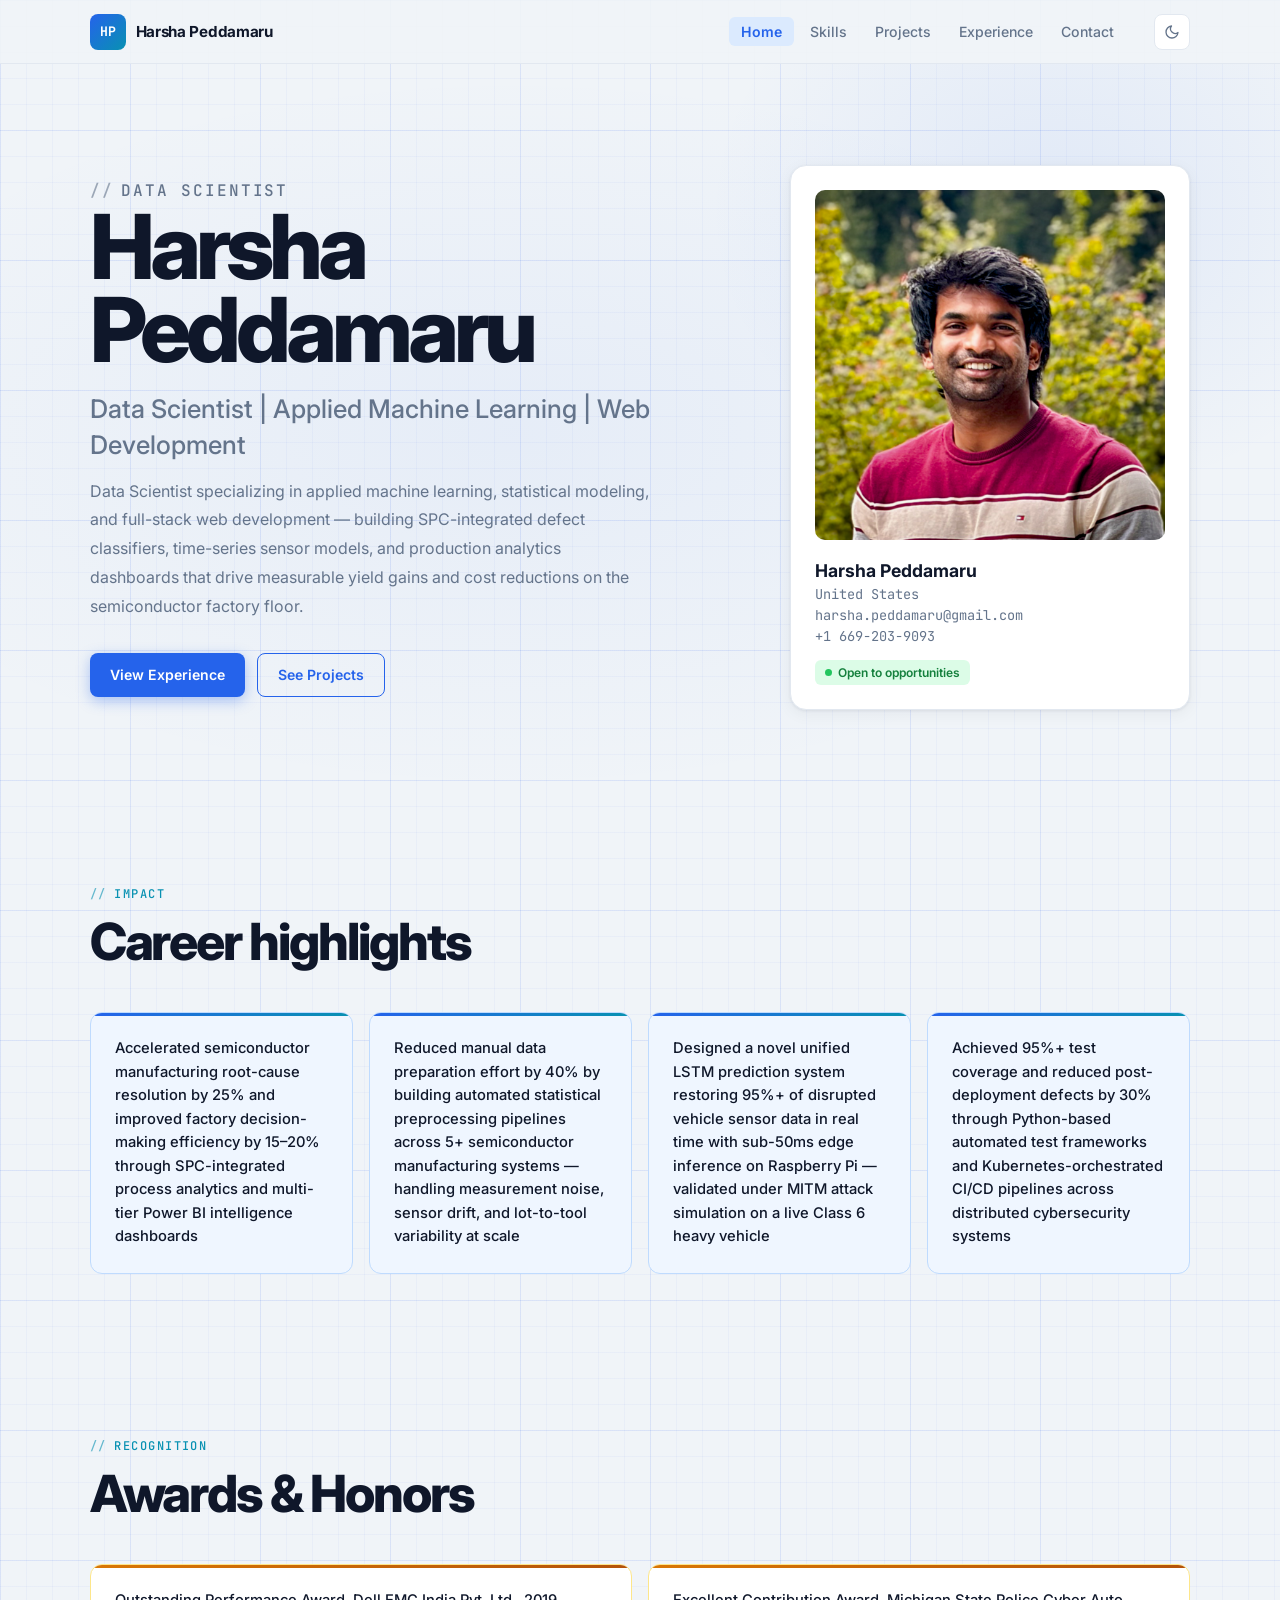
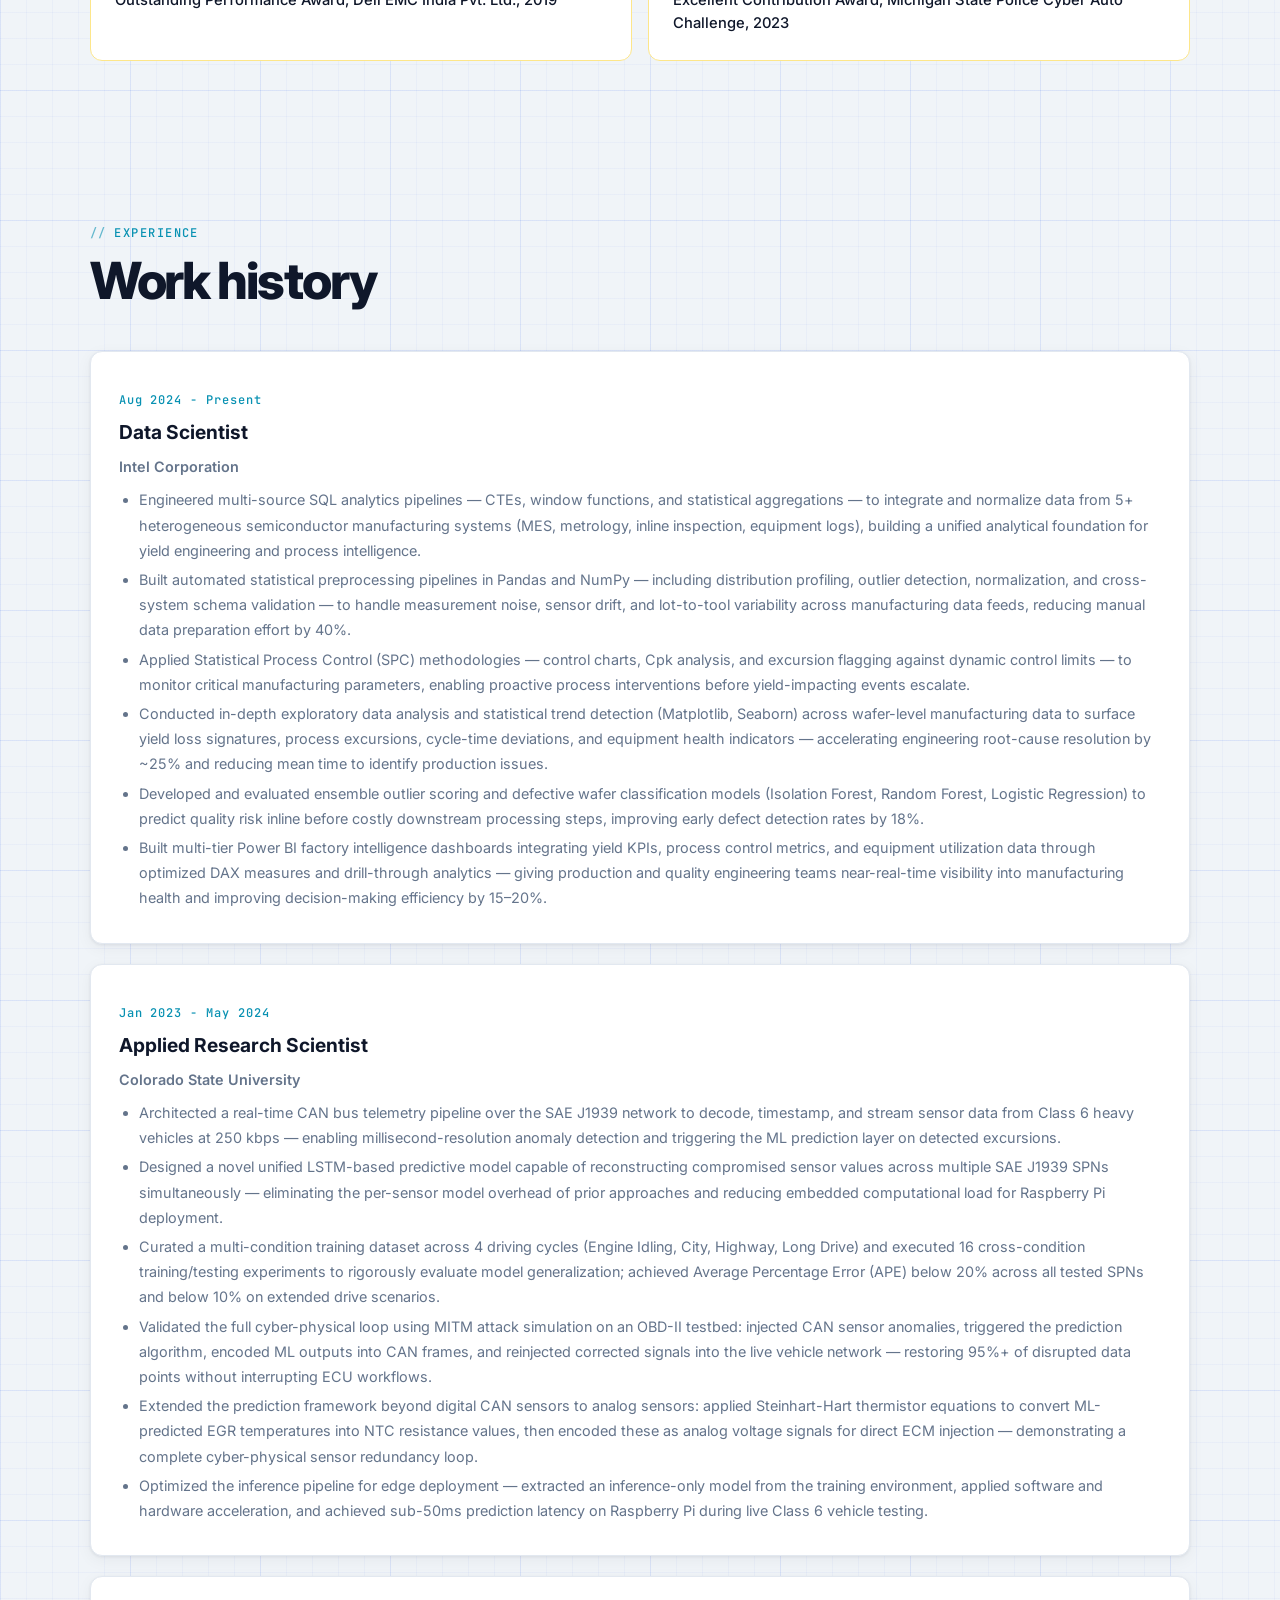
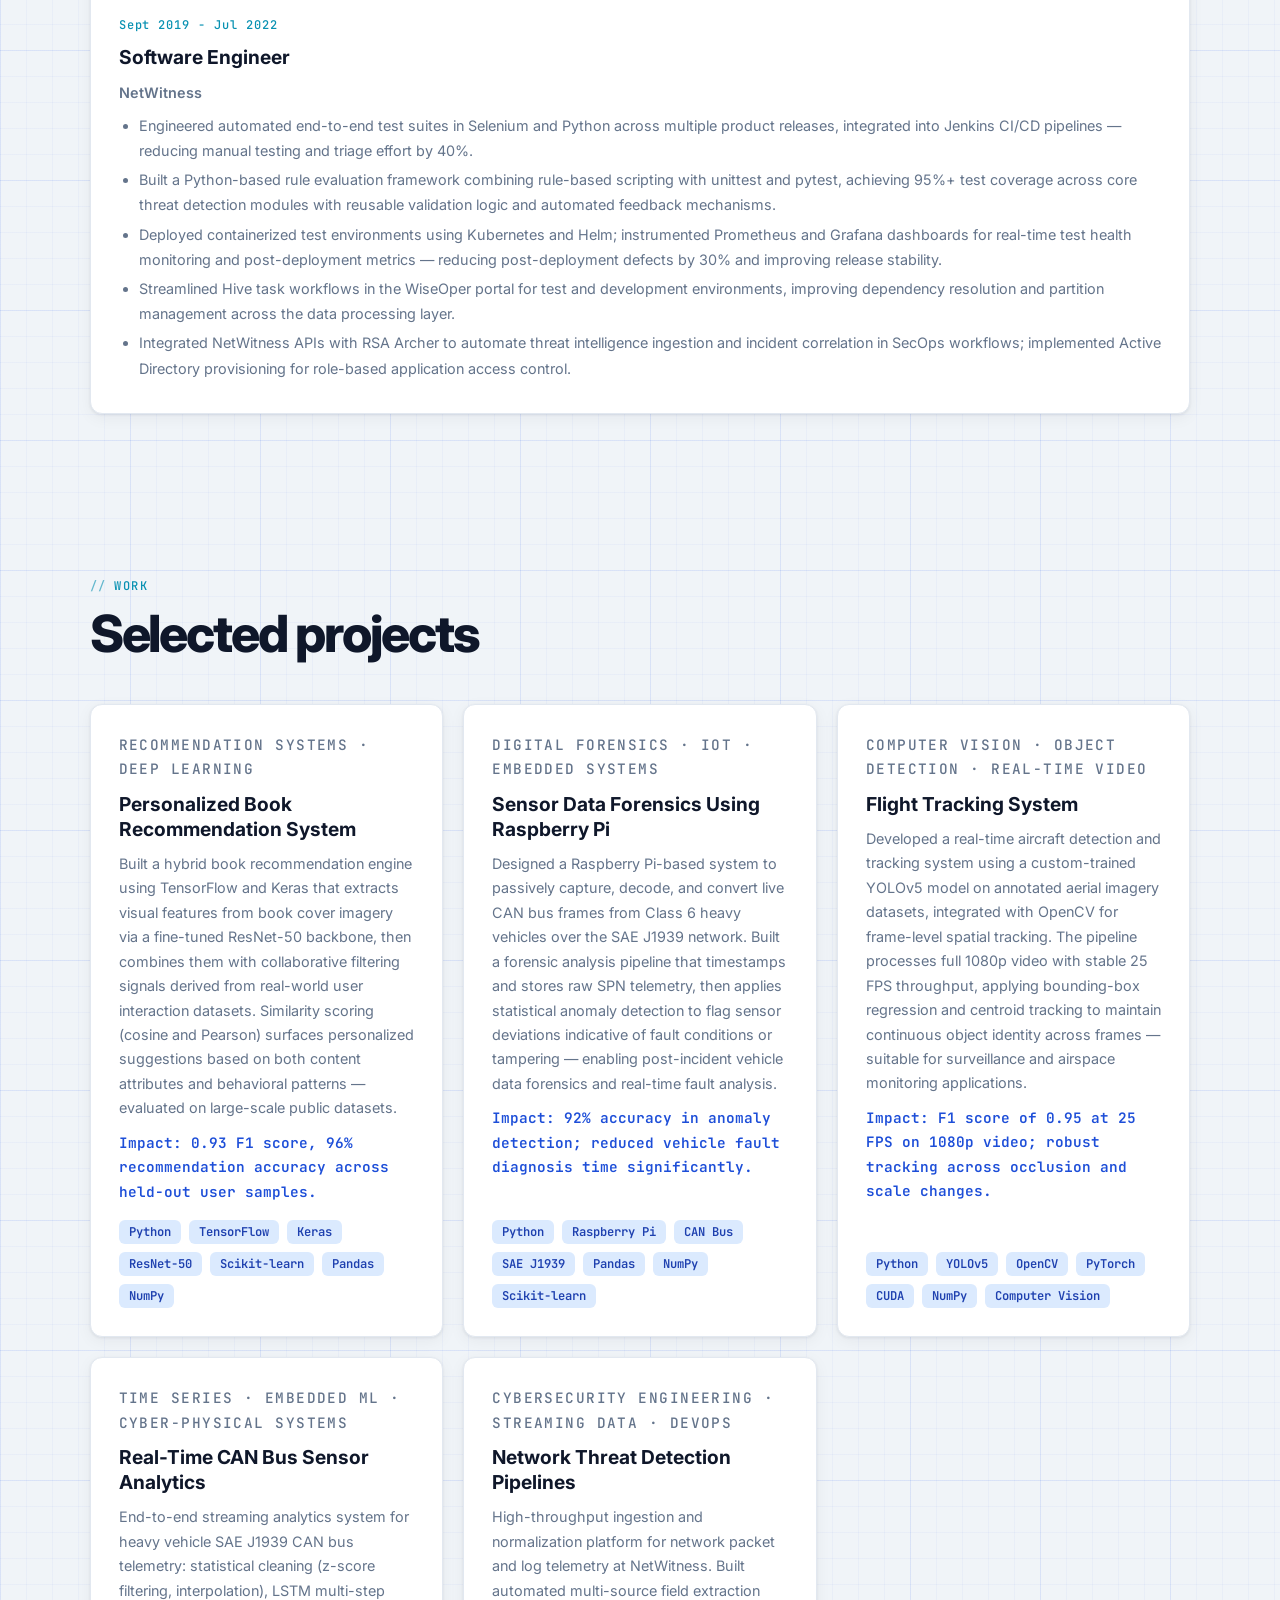
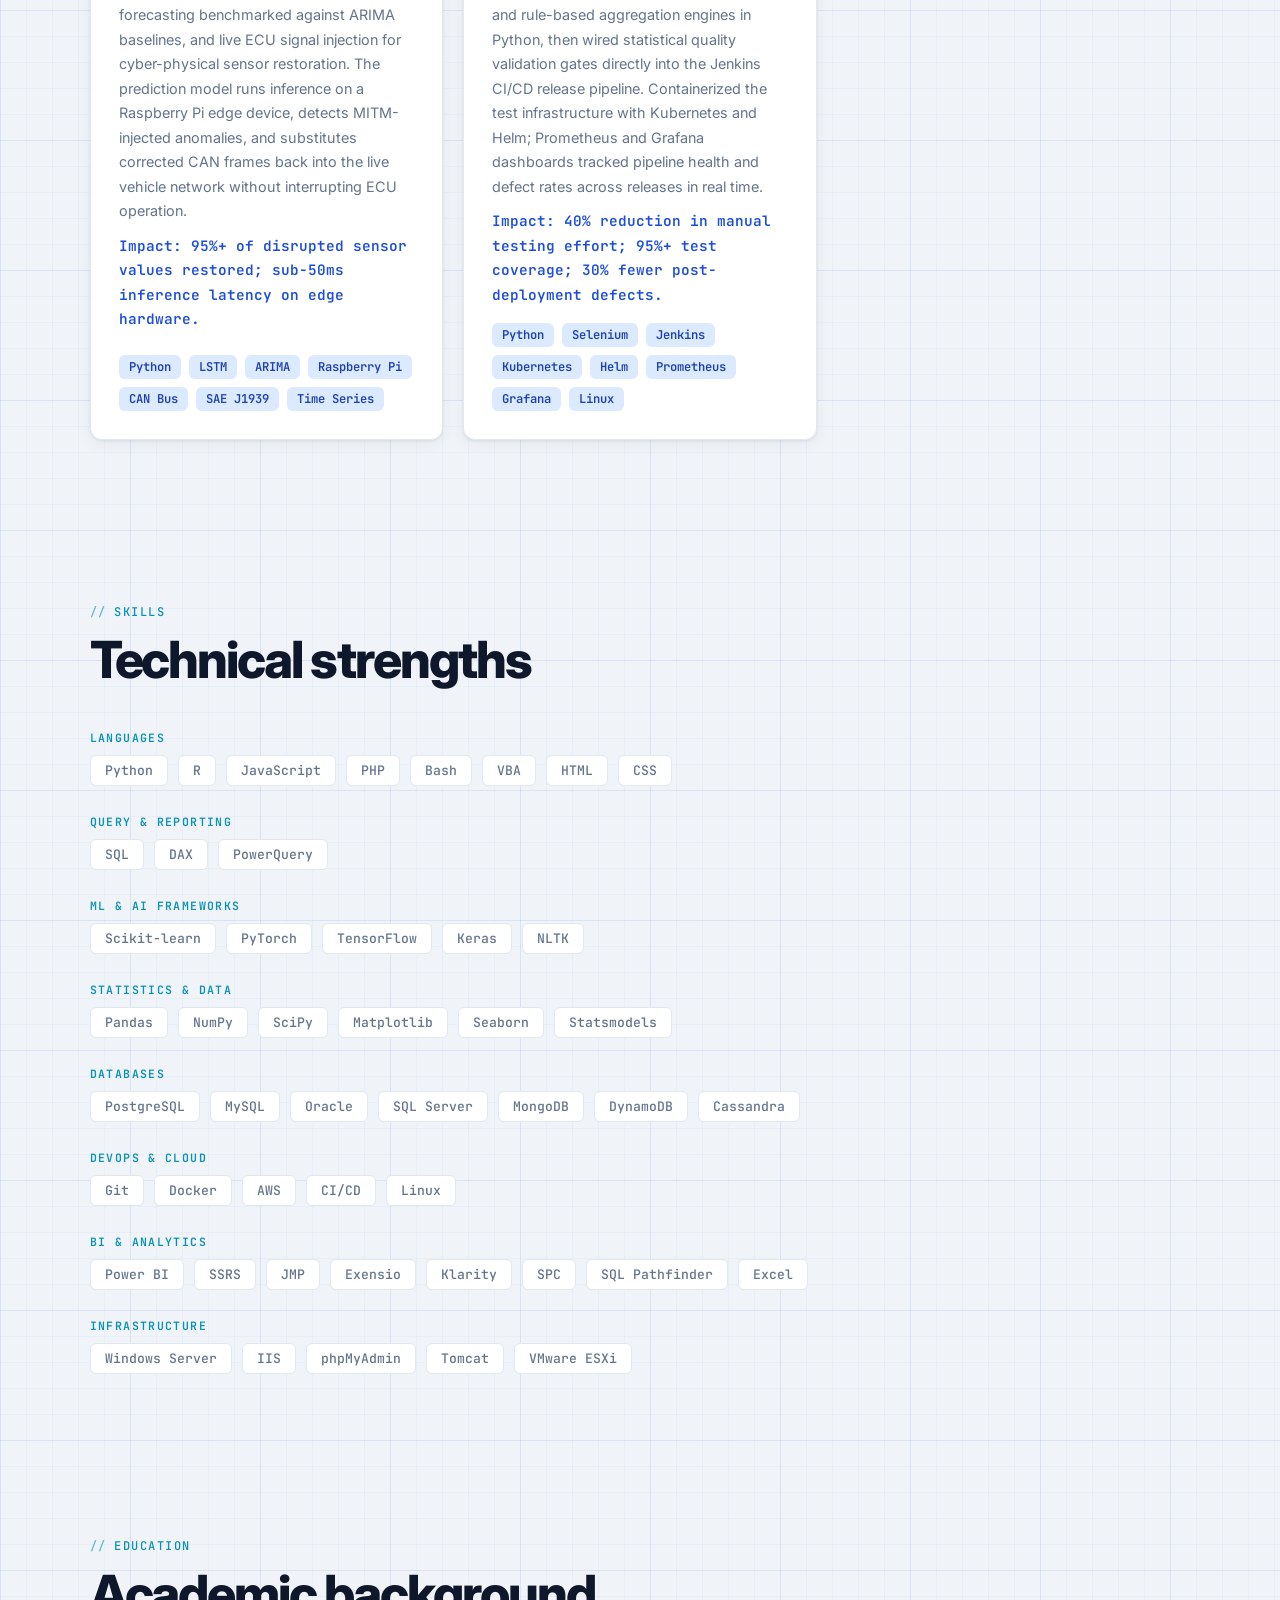
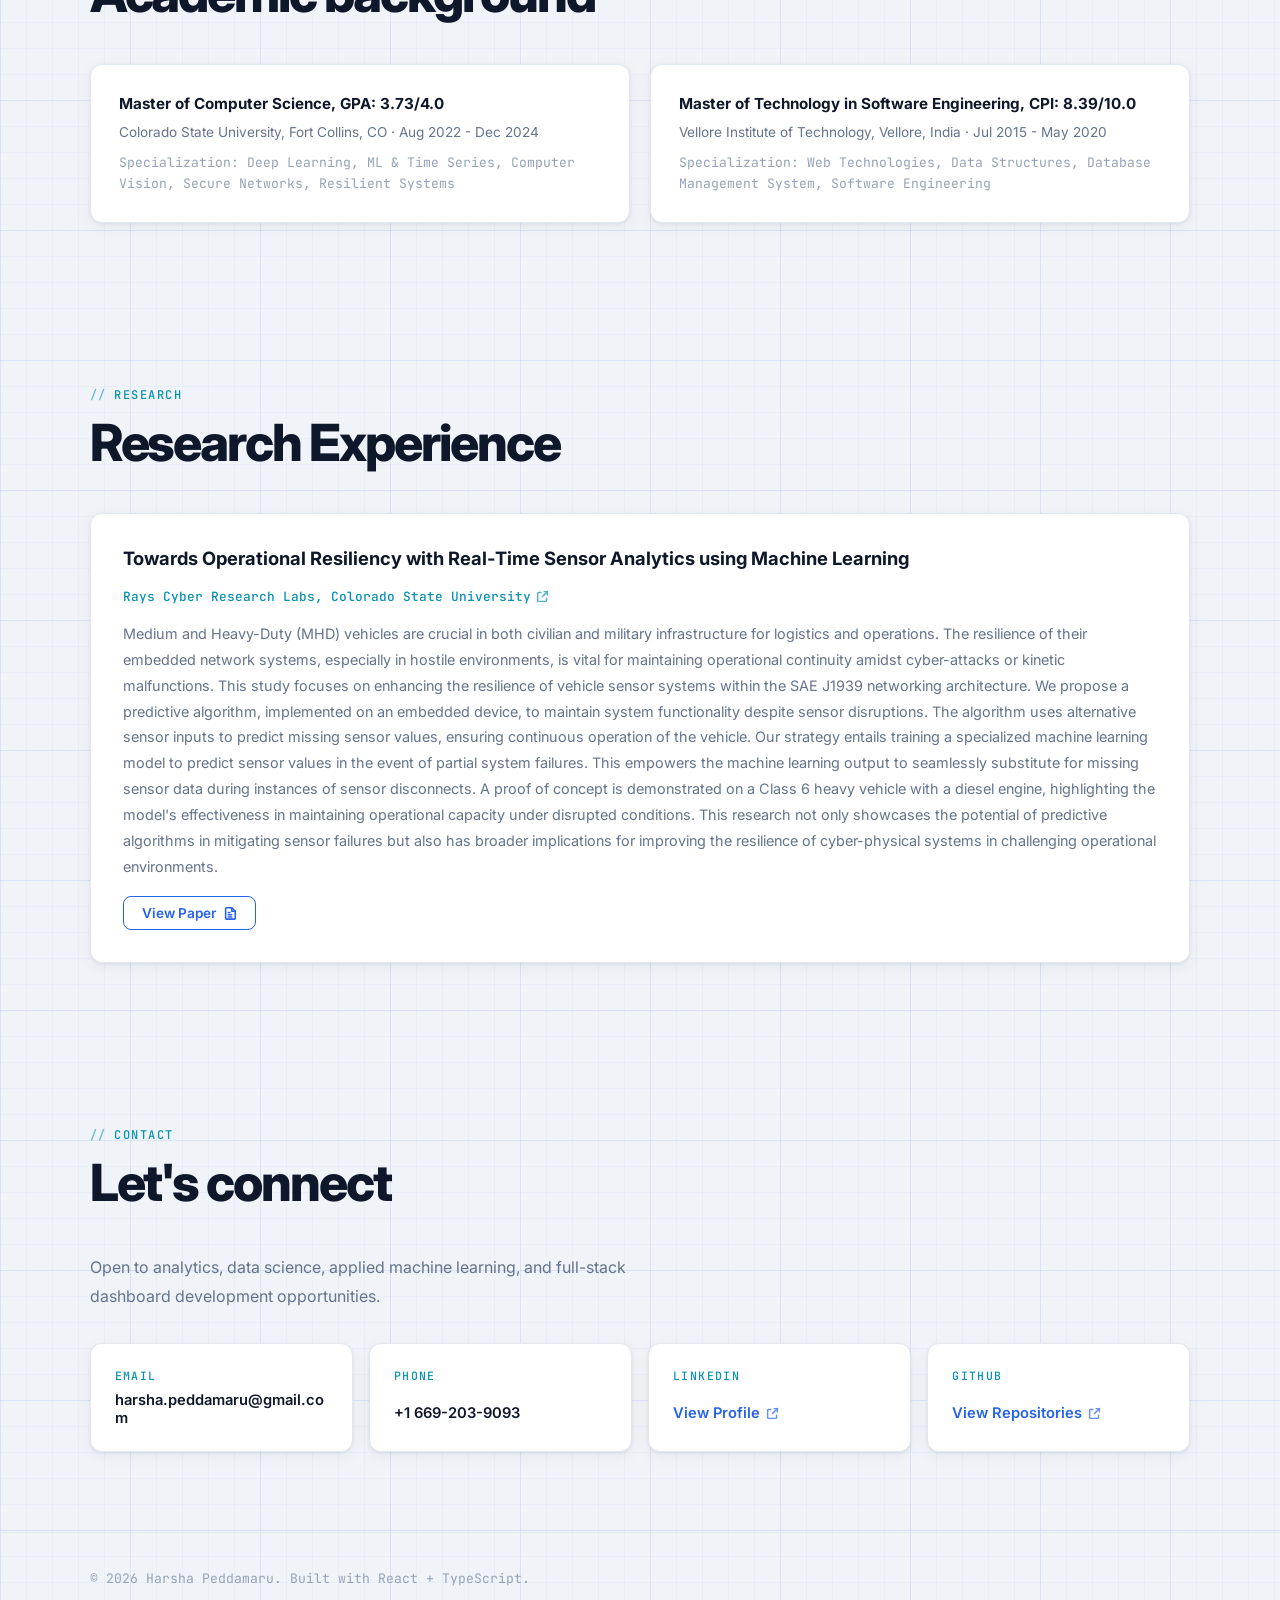
==== commit 811815ac: "Add files via upload" ====
--- a/index.html
+++ b/index.html
@@ -4,7 +4,7 @@
     <meta charset="UTF-8" />
     <meta name="viewport" content="width=device-width, initial-scale=1.0" />
     <title>Harsha Peddamaru</title>
-    <script type="module" crossorigin src="/assets/index-DgB4NKJz.js"></script>
+    <script type="module" crossorigin src="/assets/index-BDQTFc1a.js"></script>
     <link rel="stylesheet" crossorigin href="/assets/index-C_w9O2vE.css">
   </head>
   <body>
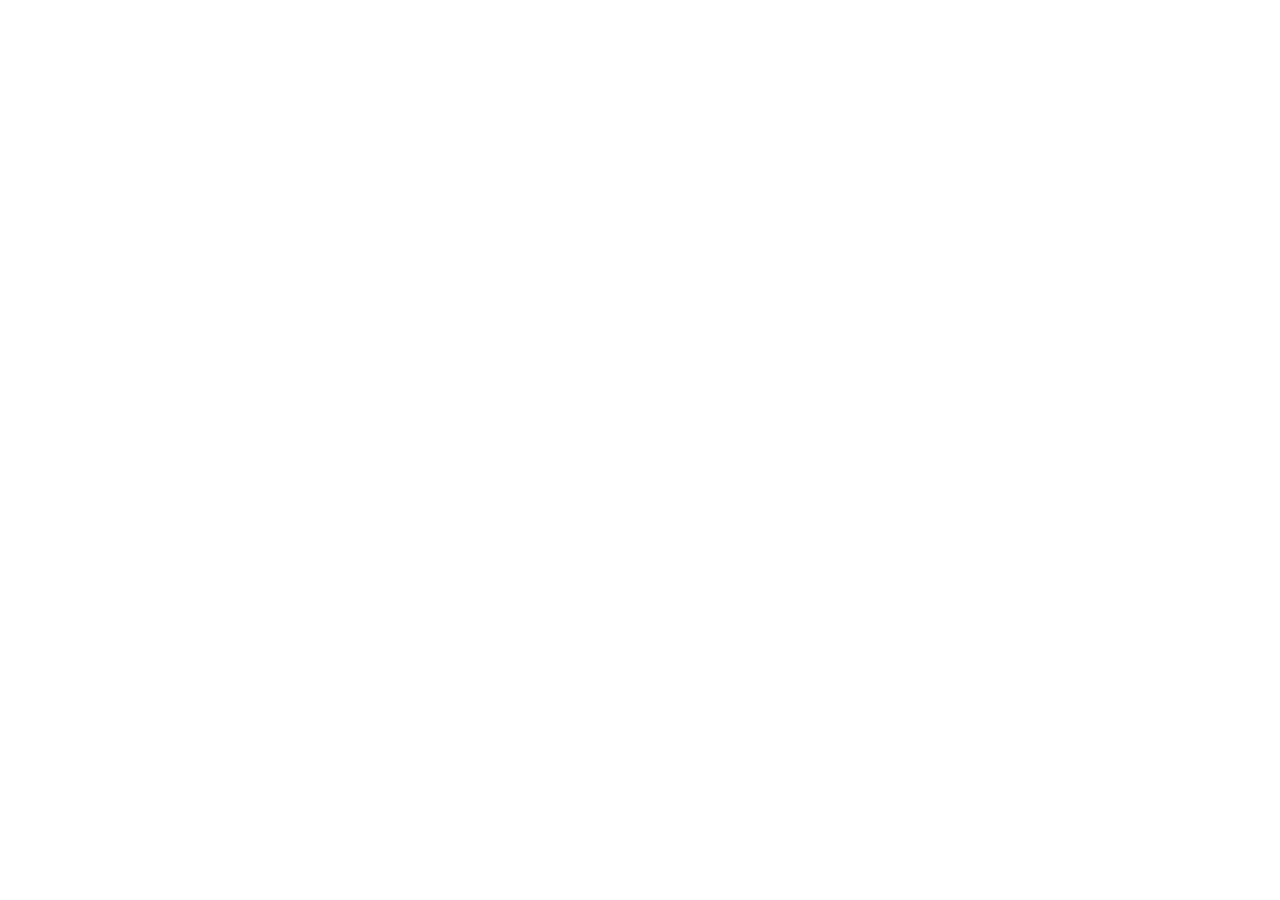
==== commit e0d5009e: "Add files via upload" ====
--- a/index.html
+++ b/index.html
@@ -4,7 +4,7 @@
     <meta charset="UTF-8" />
     <meta name="viewport" content="width=device-width, initial-scale=1.0" />
     <title>Harsha Peddamaru</title>
-    <script type="module" crossorigin src="/assets/index-BDQTFc1a.js"></script>
+    <script type="module" crossorigin src="/assets/index-Db_Juw-c.js"></script>
     <link rel="stylesheet" crossorigin href="/assets/index-C_w9O2vE.css">
   </head>
   <body>
